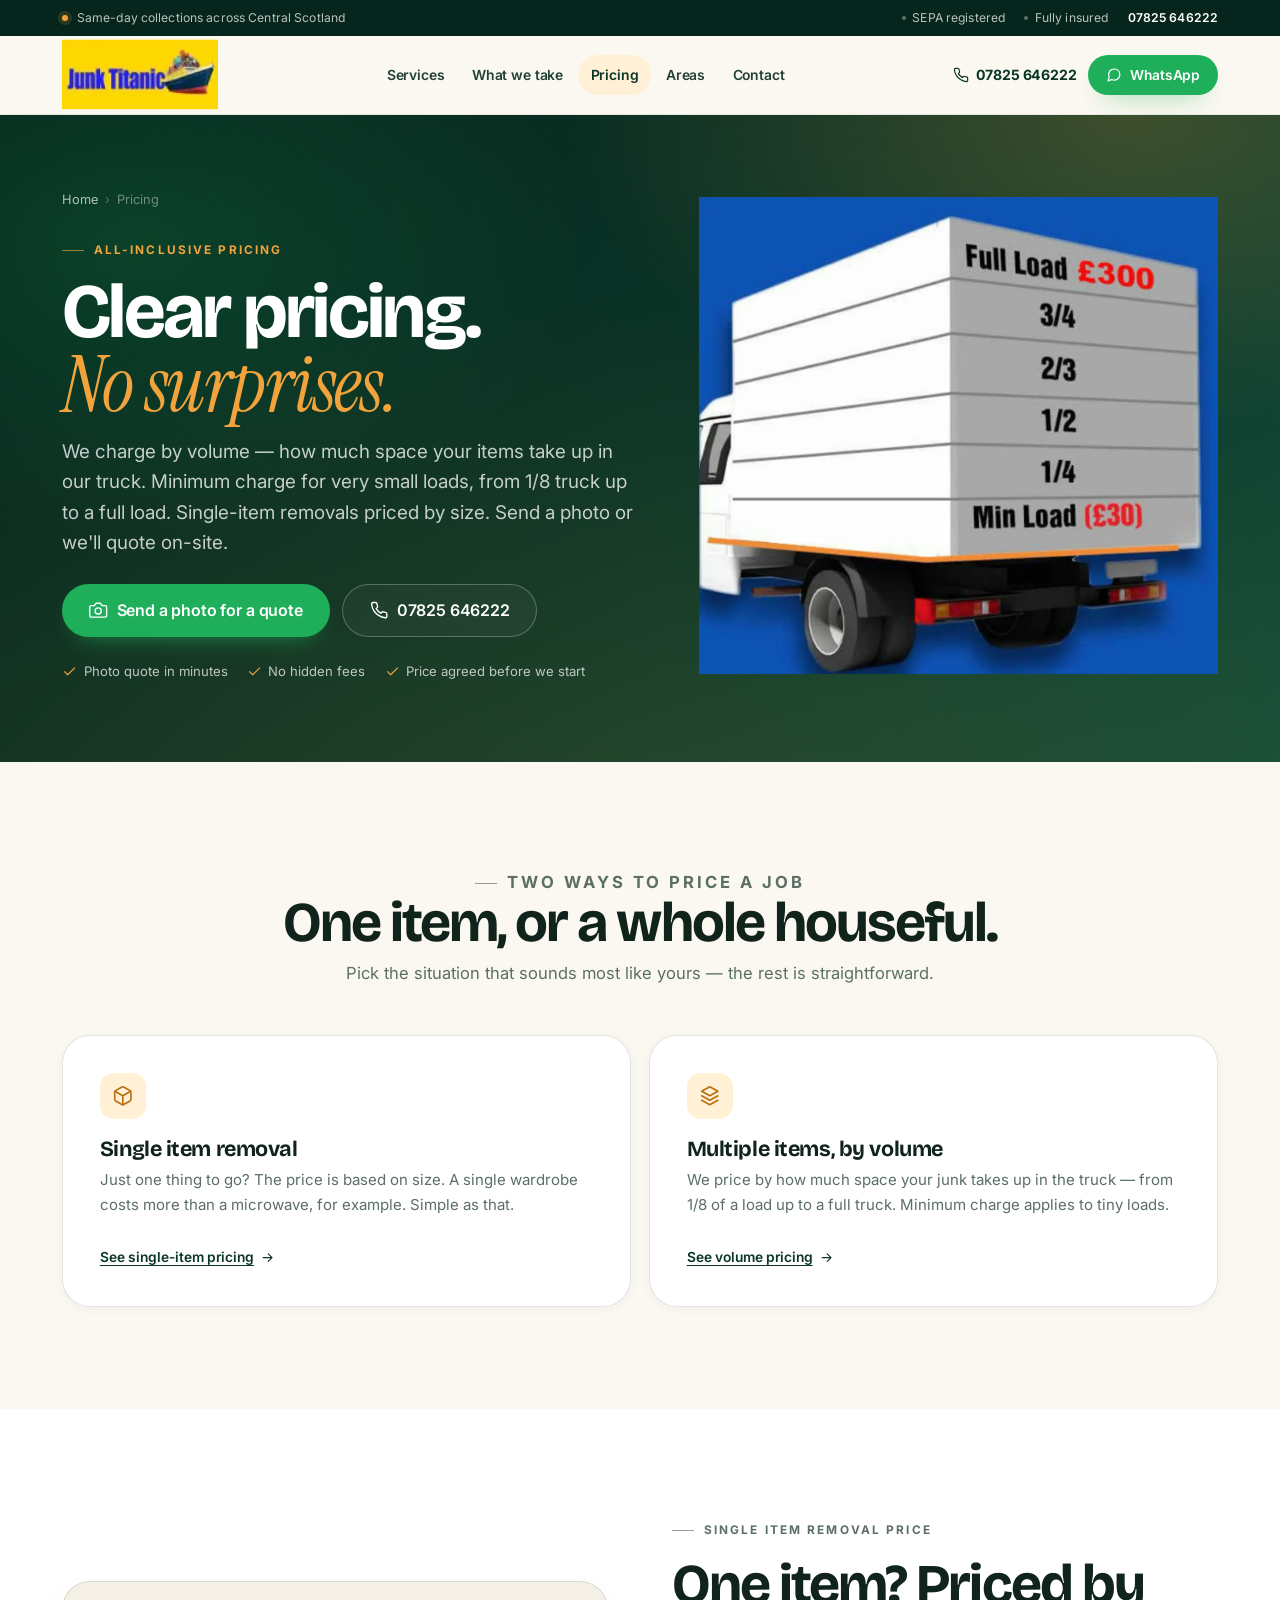
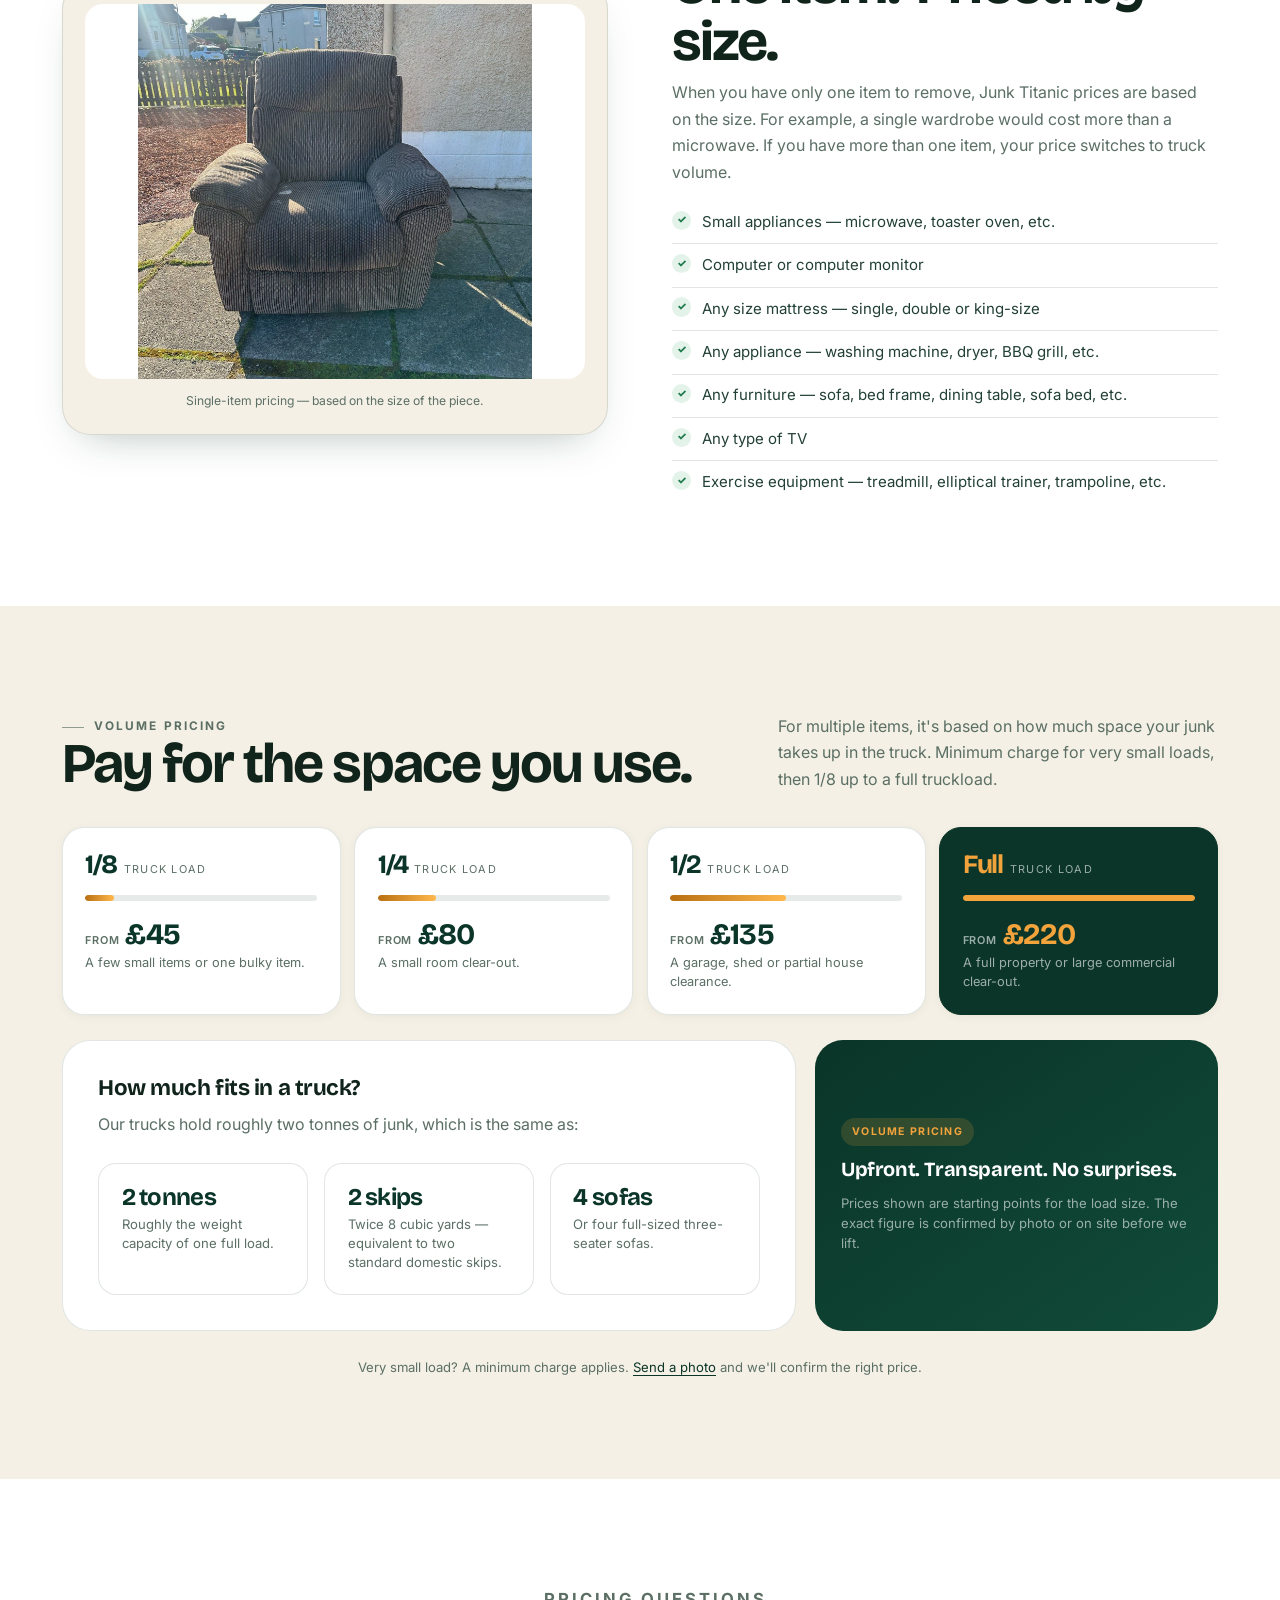
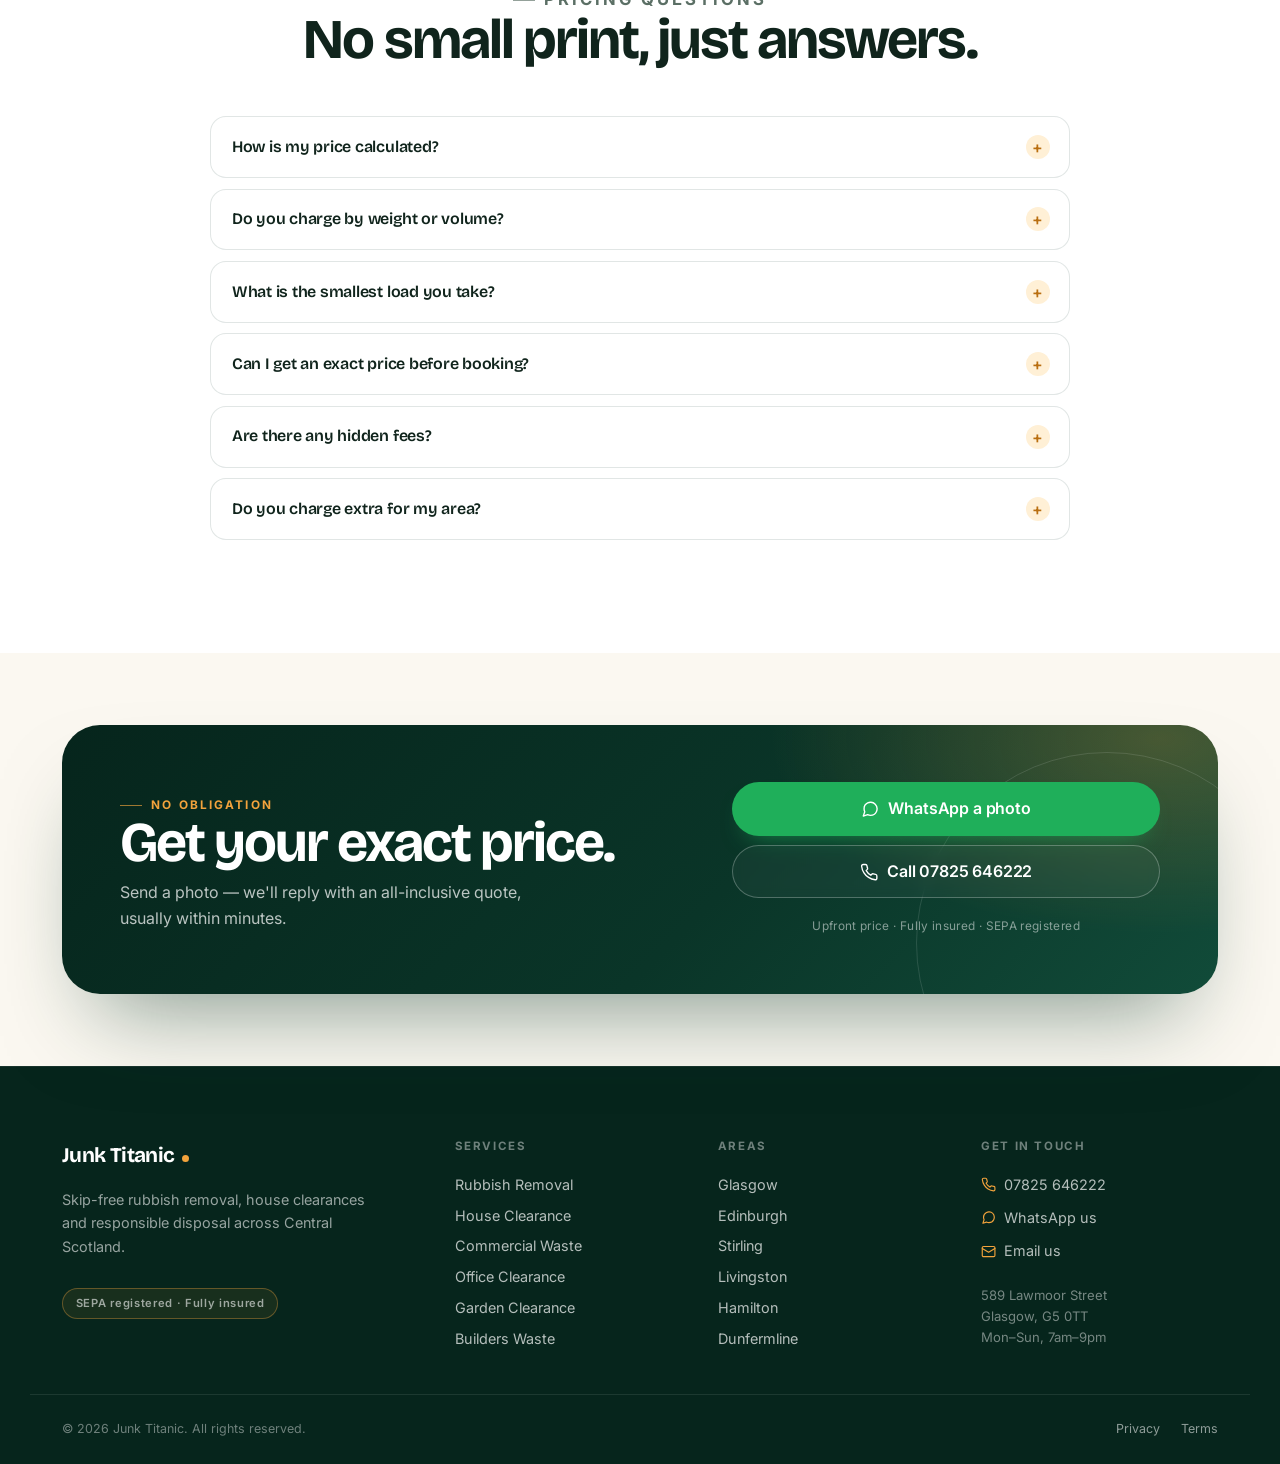
==== pricing.html @ e8869cea "Redesign site with video hero, pricing refresh, and improved visuals" ====
<!DOCTYPE html>
<html lang="en-GB">
<head>
  <meta charset="UTF-8" />
  <meta name="viewport" content="width=device-width, initial-scale=1" />
  <title>Rubbish Removal Pricing | Junk Titanic</title>
  <meta name="description" content="How Junk Titanic prices rubbish removal — by single item or truck volume, with a minimum charge and free on-site quotes. No hidden costs." />
  <meta name="theme-color" content="#0a3528" />
  <link rel="icon" href="images/cropped-junktitanic-icon-32x32.png" sizes="32x32" />
  <link rel="preconnect" href="https://fonts.googleapis.com" />
  <link rel="preconnect" href="https://fonts.gstatic.com" crossorigin />
  <link href="https://fonts.googleapis.com/css2?family=Bricolage+Grotesque:opsz,wght@12..96,400..800&family=Instrument+Serif:ital@0;1&family=Inter:wght@400;500;600;700&display=swap" rel="stylesheet" />
  <link rel="stylesheet" href="styles.css" />
  <script>document.documentElement.classList.add('js');</script>
</head>
<body>

  <a class="skip-link" href="#main">Skip to content</a>

  <div class="topbar">
    <div class="container topbar-inner">
      <p><span class="topbar-dot" aria-hidden="true"></span>Same-day collections across Central Scotland</p>
      <div class="topbar-links">
        <span>SEPA registered</span>
        <span>Fully insured</span>
        <a href="tel:07825646222">07825 646222</a>
      </div>
    </div>
  </div>

  <header class="site-header" id="site-header">
    <div class="container header-inner">
      <a href="index.html" class="logo" aria-label="Junk Titanic home">
        <img src="images/Junk-Titanic-Logo.webp" alt="Junk Titanic" />
      </a>
      <nav class="main-nav" aria-label="Primary">
        <ul>
          <li><a href="service.html">Services</a></li>
          <li><a href="service.html#what-we-take">What we take</a></li>
          <li><a href="pricing.html" aria-current="page">Pricing</a></li>
          <li><a href="location.html">Areas</a></li>
          <li><a href="contact.html">Contact</a></li>
        </ul>
      </nav>
      <div class="header-actions">
        <a class="header-phone" href="tel:07825646222">
          <svg class="icon" viewBox="0 0 24 24" aria-hidden="true"><path d="M22 16.92v3a2 2 0 0 1-2.18 2 19.79 19.79 0 0 1-8.63-3.07 19.5 19.5 0 0 1-6-6A19.79 19.79 0 0 1 2.12 4.18 2 2 0 0 1 4.11 2h3a2 2 0 0 1 2 1.72c.13.96.36 1.9.7 2.81a2 2 0 0 1-.45 2.11L8.09 9.91a16 16 0 0 0 6 6l1.27-1.27a2 2 0 0 1 2.11-.45c.91.34 1.85.57 2.81.7A2 2 0 0 1 22 16.92z"/></svg>
          07825 646222
        </a>
        <a class="btn btn-wa" href="https://wa.me/447825646222" target="_blank" rel="noopener">
          <svg class="icon" viewBox="0 0 24 24" aria-hidden="true"><path d="M21 11.5a8.38 8.38 0 0 1-.9 3.8 8.5 8.5 0 0 1-7.6 4.7 8.38 8.38 0 0 1-3.8-.9L3 21l1.9-5.7a8.38 8.38 0 0 1-.9-3.8 8.5 8.5 0 0 1 4.7-7.6 8.38 8.38 0 0 1 3.8-.9h.5a8.48 8.48 0 0 1 8 8z"/></svg>
          WhatsApp
        </a>
        <button class="nav-toggle" type="button" aria-label="Open menu" aria-expanded="false" aria-controls="mobile-nav">
          <span></span><span></span><span></span>
        </button>
      </div>
    </div>
    <nav id="mobile-nav" class="mobile-nav" aria-label="Mobile" hidden>
      <ul>
        <li><a href="service.html">Services <svg class="icon" viewBox="0 0 24 24" aria-hidden="true"><path d="M5 12h14M13 6l6 6-6 6"/></svg></a></li>
        <li><a href="service.html#what-we-take">What we take <svg class="icon" viewBox="0 0 24 24" aria-hidden="true"><path d="M5 12h14M13 6l6 6-6 6"/></svg></a></li>
        <li><a href="pricing.html">Pricing <svg class="icon" viewBox="0 0 24 24" aria-hidden="true"><path d="M5 12h14M13 6l6 6-6 6"/></svg></a></li>
        <li><a href="location.html">Areas we cover <svg class="icon" viewBox="0 0 24 24" aria-hidden="true"><path d="M5 12h14M13 6l6 6-6 6"/></svg></a></li>
        <li><a href="contact.html">Contact &amp; booking <svg class="icon" viewBox="0 0 24 24" aria-hidden="true"><path d="M5 12h14M13 6l6 6-6 6"/></svg></a></li>
      </ul>
      <div class="mobile-nav-cta">
        <a class="btn btn-wa" href="https://wa.me/447825646222" target="_blank" rel="noopener">WhatsApp a photo</a>
        <a class="btn btn-ghost" href="tel:07825646222">Call 07825 646222</a>
      </div>
    </nav>
  </header>

  <main id="main">

    <section class="page-hero">
      <div class="container">
        <div class="page-hero-grid">
        <div class="page-hero-copy" data-reveal>
          <nav class="breadcrumb" aria-label="Breadcrumb">
            <ol>
              <li><a href="index.html">Home</a></li>
              <li aria-current="page">Pricing</li>
            </ol>
          </nav>
          <p class="eyebrow">All-inclusive pricing</p>
          <h1>Clear pricing.<br /><span class="accent">No surprises.</span></h1>
          <p class="lede">We charge by volume — how much space your items take up in our truck. Minimum charge for very small loads, from 1/8 truck up to a full load. Single-item removals priced by size. Send a photo or we'll quote on-site.</p>
            <div class="hero-actions">
              <a class="btn btn-wa btn-lg" href="https://wa.me/447825646222?text=Hi%2C%20I%27d%20like%20a%20rubbish%20removal%20quote" target="_blank" rel="noopener">
                <svg class="icon" viewBox="0 0 24 24" aria-hidden="true"><path d="M23 19a2 2 0 0 1-2 2H3a2 2 0 0 1-2-2V8a2 2 0 0 1 2-2h4l2-3h6l2 3h4a2 2 0 0 1 2 2z"/><circle cx="12" cy="13" r="4"/></svg>
                Send a photo for a quote
              </a>
              <a class="btn btn-outline-light btn-lg" href="tel:07825646222">
                <svg class="icon" viewBox="0 0 24 24" aria-hidden="true"><path d="M22 16.92v3a2 2 0 0 1-2.18 2 19.79 19.79 0 0 1-8.63-3.07 19.5 19.5 0 0 1-6-6A19.79 19.79 0 0 1 2.12 4.18 2 2 0 0 1 4.11 2h3a2 2 0 0 1 2 1.72c.13.96.36 1.9.7 2.81a2 2 0 0 1-.45 2.11L8.09 9.91a16 16 0 0 0 6 6l1.27-1.27a2 2 0 0 1 2.11-.45c.91.34 1.85.57 2.81.7A2 2 0 0 1 22 16.92z"/></svg>
                07825 646222
              </a>
            </div>
            <ul class="hero-proof">
              <li><svg class="icon" viewBox="0 0 24 24" aria-hidden="true"><path d="M20 6 9 17l-5-5"/></svg>Photo quote in minutes</li>
              <li><svg class="icon" viewBox="0 0 24 24" aria-hidden="true"><path d="M20 6 9 17l-5-5"/></svg>No hidden fees</li>
              <li><svg class="icon" viewBox="0 0 24 24" aria-hidden="true"><path d="M20 6 9 17l-5-5"/></svg>Price agreed before we start</li>
            </ul>
          </div>

          <div class="page-hero-media" data-reveal>
            <div class="pricing-hero-vehicle">
              <img src="pricing/Junk-Tintanic-Pricingvehicle.webp" alt="Junk Titanic pricing and removal vehicle" />
            </div>
          </div>
        </div>
      </div>
    </section>

    <section class="section">
      <div class="container">
        <header class="section-head" data-reveal>
          <p class="eyebrow">Two ways to price a job</p>
          <h2>One item, or a whole houseful.</h2>
          <p>Pick the situation that sounds most like yours — the rest is straightforward.</p>
        </header>

        <div class="pricing-paths">
          <article class="pricing-path" data-reveal>
            <span class="path-icon">
              <svg class="icon" viewBox="0 0 24 24" aria-hidden="true"><path d="M21 8a2 2 0 0 0-1-1.73l-7-4a2 2 0 0 0-2 0l-7 4A2 2 0 0 0 3 8v8a2 2 0 0 0 1 1.73l7 4a2 2 0 0 0 2 0l7-4A2 2 0 0 0 21 16Z"/><path d="m3.3 7 8.7 5 8.7-5M12 22V12"/></svg>
            </span>
            <h3>Single item removal</h3>
            <p>Just one thing to go? The price is based on size. A single wardrobe costs more than a microwave, for example. Simple as that.</p>
            <a class="card-link" href="#single-item">See single-item pricing <svg class="icon" viewBox="0 0 24 24" aria-hidden="true"><path d="M5 12h14M13 6l6 6-6 6"/></svg></a>
          </article>
          <article class="pricing-path" data-reveal>
            <span class="path-icon">
              <svg class="icon" viewBox="0 0 24 24" aria-hidden="true"><path d="m12 2 9 5-9 5-9-5 9-5Z"/><path d="m3 12 9 5 9-5M3 17l9 5 9-5"/></svg>
            </span>
            <h3>Multiple items, by volume</h3>
            <p>We price by how much space your junk takes up in the truck — from 1/8 of a load up to a full truck. Minimum charge applies to tiny loads.</p>
            <a class="card-link" href="#volume">See volume pricing <svg class="icon" viewBox="0 0 24 24" aria-hidden="true"><path d="M5 12h14M13 6l6 6-6 6"/></svg></a>
          </article>
        </div>
      </div>
    </section>

    <section class="section section-alt" id="single-item">
      <div class="container">
        <div class="showcase">
          <div class="showcase-media" data-reveal>
            <img src="images/Single-Item-Removal-Price-Junk-Titanic-1.jpeg" alt="Junk Titanic single item removal price guide" />
            <p class="media-caption">Single-item pricing — based on the size of the piece.</p>
          </div>
          <div class="showcase-copy" data-reveal>
            <p class="eyebrow">Single item removal price</p>
            <h2>One item? Priced by size.</h2>
            <p>When you have only one item to remove, Junk Titanic prices are based on the size. For example, a single wardrobe would cost more than a microwave. If you have more than one item, your price switches to truck volume.</p>
            <ul class="check-list">
              <li>Small appliances — microwave, toaster oven, etc.</li>
              <li>Computer or computer monitor</li>
              <li>Any size mattress — single, double or king-size</li>
              <li>Any appliance — washing machine, dryer, BBQ grill, etc.</li>
              <li>Any furniture — sofa, bed frame, dining table, sofa bed, etc.</li>
              <li>Any type of TV</li>
              <li>Exercise equipment — treadmill, elliptical trainer, trampoline, etc.</li>
            </ul>
          </div>
        </div>
      </div>
    </section>

    <section class="section section-cream" id="volume">
      <div class="container">
        <div class="pricing-verse" data-reveal>
          <div>
            <p class="eyebrow">Volume pricing</p>
            <h2>Pay for the space you use.</h2>
          </div>
          <p>For multiple items, it's based on how much space your junk takes up in the truck. Minimum charge for very small loads, then 1/8 up to a full truckload.</p>
        </div>

        <div class="tiers tiers-light" data-reveal>
          <article class="tier">
            <div class="tier-top"><span class="tier-size">1/8</span><span class="tier-label">truck load</span></div>
            <div class="meter"><span style="--fill:12.5%"></span></div>
            <p class="tier-price"><small>from</small> £45</p>
            <p class="tier-note">A few small items or one bulky item.</p>
          </article>
          <article class="tier">
            <div class="tier-top"><span class="tier-size">1/4</span><span class="tier-label">truck load</span></div>
            <div class="meter"><span style="--fill:25%"></span></div>
            <p class="tier-price"><small>from</small> £80</p>
            <p class="tier-note">A small room clear-out.</p>
          </article>
          <article class="tier">
            <div class="tier-top"><span class="tier-size">1/2</span><span class="tier-label">truck load</span></div>
            <div class="meter"><span style="--fill:50%"></span></div>
            <p class="tier-price"><small>from</small> £135</p>
            <p class="tier-note">A garage, shed or partial house clearance.</p>
          </article>
          <article class="tier tier-featured">
            <div class="tier-top"><span class="tier-size">Full</span><span class="tier-label">truck load</span></div>
            <div class="meter"><span style="--fill:100%"></span></div>
            <p class="tier-price"><small>from</small> £220</p>
            <p class="tier-note">A full property or large commercial clear-out.</p>
          </article>
        </div>

        <div class="pricing-panel">
          <div data-reveal>
            <h3>How much fits in a truck?</h3>
            <p>Our trucks hold roughly two tonnes of junk, which is the same as:</p>
            <div class="fit-cards">
              <div class="fit-card">
                <strong>2 tonnes</strong>
                <span>Roughly the weight capacity of one full load.</span>
              </div>
              <div class="fit-card">
                <strong>2 skips</strong>
                <span>Twice 8 cubic yards — equivalent to two standard domestic skips.</span>
              </div>
              <div class="fit-card">
                <strong>4 sofas</strong>
                <span>Or four full-sized three-seater sofas.</span>
              </div>
            </div>
          </div>
          <div class="mini-badge-box" data-reveal>
            <span class="mini-badge">Volume pricing</span>
            <strong>Upfront. Transparent. No surprises.</strong>
            <p class="small-print">Prices shown are starting points for the load size. The exact figure is confirmed by photo or on site before we lift.</p>
          </div>
        </div>

        <p class="small-print text-center mt-2">Very small load? A minimum charge applies. <a href="https://wa.me/447825646222" target="_blank" rel="noopener">Send a photo</a> and we'll confirm the right price.</p>
      </div>
    </section>

    <section class="section section-alt">
      <div class="container">
        <header class="section-head" data-reveal>
          <p class="eyebrow">Pricing questions</p>
          <h2>No small print, just answers.</h2>
        </header>
        <div class="faq" data-reveal>
          <details>
            <summary>How is my price calculated?</summary>
            <p>For multiple items, we charge by volume — how much space your items take up in the truck. For a single item, the price is based on the size of the piece. We confirm the exact price once we see the items in person or in a photo.</p>
          </details>
          <details>
            <summary>Do you charge by weight or volume?</summary>
            <p>By volume, because that's what determines how much truck space your items use. Our trucks hold roughly two tonnes, which is about twice 8 cubic yards (two standard domestic skips) or four full-sized three-seater sofas.</p>
          </details>
          <details>
            <summary>What is the smallest load you take?</summary>
            <p>We have a minimum charge for very small loads. Send a photo of what you have and we'll confirm whether it falls under the minimum or a 1/8 truck load.</p>
          </details>
          <details>
            <summary>Can I get an exact price before booking?</summary>
            <p>Yes. WhatsApp a photo and we'll reply with an all-inclusive price — often within minutes. Prefer a site visit? We can come out and quote on the spot.</p>
          </details>
          <details>
            <summary>Are there any hidden fees?</summary>
            <p>No. The price we confirm is the price for the agreed load. If the items are different from the photo, we'll re-confirm the price with you before starting work.</p>
          </details>
          <details>
            <summary>Do you charge extra for my area?</summary>
            <p>Our listed areas across the Central Belt are covered at standard pricing. If you're further out, send us your postcode with a photo and we'll confirm any travel before you book.</p>
          </details>
        </div>
      </div>
    </section>

    <section class="cta-section">
      <div class="container">
        <div class="cta-card" data-reveal>
          <div class="cta-copy">
            <p class="eyebrow light">No obligation</p>
            <h2>Get your exact price.</h2>
            <p>Send a photo — we'll reply with an all-inclusive quote, usually within minutes.</p>
          </div>
          <div class="cta-actions">
            <a class="btn btn-wa btn-lg" href="https://wa.me/447825646222" target="_blank" rel="noopener">
              <svg class="icon" viewBox="0 0 24 24" aria-hidden="true"><path d="M21 11.5a8.38 8.38 0 0 1-.9 3.8 8.5 8.5 0 0 1-7.6 4.7 8.38 8.38 0 0 1-3.8-.9L3 21l1.9-5.7a8.38 8.38 0 0 1-.9-3.8 8.5 8.5 0 0 1 4.7-7.6 8.38 8.38 0 0 1 3.8-.9h.5a8.48 8.48 0 0 1 8 8z"/></svg>
              WhatsApp a photo
            </a>
            <a class="btn btn-outline-light btn-lg" href="tel:07825646222">
              <svg class="icon" viewBox="0 0 24 24" aria-hidden="true"><path d="M22 16.92v3a2 2 0 0 1-2.18 2 19.79 19.79 0 0 1-8.63-3.07 19.5 19.5 0 0 1-6-6A19.79 19.79 0 0 1 2.12 4.18 2 2 0 0 1 4.11 2h3a2 2 0 0 1 2 1.72c.13.96.36 1.9.7 2.81a2 2 0 0 1-.45 2.11L8.09 9.91a16 16 0 0 0 6 6l1.27-1.27a2 2 0 0 1 2.11-.45c.91.34 1.85.57 2.81.7A2 2 0 0 1 22 16.92z"/></svg>
              Call 07825 646222
            </a>
            <p class="cta-note">Upfront price · Fully insured · SEPA registered</p>
          </div>
        </div>
      </div>
    </section>

  </main>

  <footer class="site-footer">
    <div class="container footer-grid">
      <div class="footer-brand">
        <a class="footer-logo" href="index.html">Junk Titanic</a>
        <p>Skip-free rubbish removal, house clearances and responsible disposal across Central Scotland.</p>
        <p class="footer-badge">SEPA registered · Fully insured</p>
      </div>
      <div class="footer-col">
        <h4>Services</h4>
        <ul>
          <li><a href="service.html">Rubbish Removal</a></li>
          <li><a href="service.html">House Clearance</a></li>
          <li><a href="service.html">Commercial Waste</a></li>
          <li><a href="service.html">Office Clearance</a></li>
          <li><a href="service.html">Garden Clearance</a></li>
          <li><a href="service.html">Builders Waste</a></li>
        </ul>
      </div>
      <div class="footer-col">
        <h4>Areas</h4>
        <ul>
          <li><a href="location.html">Glasgow</a></li>
          <li><a href="location.html">Edinburgh</a></li>
          <li><a href="location.html">Stirling</a></li>
          <li><a href="location.html">Livingston</a></li>
          <li><a href="location.html">Hamilton</a></li>
          <li><a href="location.html">Dunfermline</a></li>
        </ul>
      </div>
      <div class="footer-col footer-contact">
        <h4>Get in touch</h4>
        <ul>
          <li><a href="tel:07825646222"><svg class="icon" viewBox="0 0 24 24" aria-hidden="true"><path d="M22 16.92v3a2 2 0 0 1-2.18 2 19.79 19.79 0 0 1-8.63-3.07 19.5 19.5 0 0 1-6-6A19.79 19.79 0 0 1 2.12 4.18 2 2 0 0 1 4.11 2h3a2 2 0 0 1 2 1.72c.13.96.36 1.9.7 2.81a2 2 0 0 1-.45 2.11L8.09 9.91a16 16 0 0 0 6 6l1.27-1.27a2 2 0 0 1 2.11-.45c.91.34 1.85.57 2.81.7A2 2 0 0 1 22 16.92z"/></svg>07825 646222</a></li>
          <li><a href="https://wa.me/447825646222" target="_blank" rel="noopener"><svg class="icon" viewBox="0 0 24 24" aria-hidden="true"><path d="M21 11.5a8.38 8.38 0 0 1-.9 3.8 8.5 8.5 0 0 1-7.6 4.7 8.38 8.38 0 0 1-3.8-.9L3 21l1.9-5.7a8.38 8.38 0 0 1-.9-3.8 8.5 8.5 0 0 1 4.7-7.6 8.38 8.38 0 0 1 3.8-.9h.5a8.48 8.48 0 0 1 8 8z"/></svg>WhatsApp us</a></li>
          <li><a href="mailto:info@junktitanic.co.uk"><svg class="icon" viewBox="0 0 24 24" aria-hidden="true"><rect x="2" y="4" width="20" height="16" rx="2"/><path d="m22 7-10 6L2 7"/></svg>Email us</a></li>
        </ul>
        <p class="footer-addr">589 Lawmoor Street<br />Glasgow, G5 0TT<br />Mon–Sun, 7am–9pm</p>
      </div>
    </div>
    <div class="container footer-bottom">
      <p>© 2026 Junk Titanic. All rights reserved.</p>
      <ul>
        <li><a href="contact.html">Privacy</a></li>
        <li><a href="index.html">Terms</a></li>
      </ul>
    </div>
  </footer>

  <div class="call-bar" aria-label="Quick contact">
    <a class="call-bar-call" href="tel:07825646222">
      <svg class="icon" viewBox="0 0 24 24" aria-hidden="true"><path d="M22 16.92v3a2 2 0 0 1-2.18 2 19.79 19.79 0 0 1-8.63-3.07 19.5 19.5 0 0 1-6-6A19.79 19.79 0 0 1 2.12 4.18 2 2 0 0 1 4.11 2h3a2 2 0 0 1 2 1.72c.13.96.36 1.9.7 2.81a2 2 0 0 1-.45 2.11L8.09 9.91a16 16 0 0 0 6 6l1.27-1.27a2 2 0 0 1 2.11-.45c.91.34 1.85.57 2.81.7A2 2 0 0 1 22 16.92z"/></svg>
      Call
    </a>
    <a class="call-bar-wa" href="https://wa.me/447825646222" target="_blank" rel="noopener">
      <svg class="icon" viewBox="0 0 24 24" aria-hidden="true"><path d="M21 11.5a8.38 8.38 0 0 1-.9 3.8 8.5 8.5 0 0 1-7.6 4.7 8.38 8.38 0 0 1-3.8-.9L3 21l1.9-5.7a8.38 8.38 0 0 1-.9-3.8 8.5 8.5 0 0 1 4.7-7.6 8.38 8.38 0 0 1 3.8-.9h.5a8.48 8.48 0 0 1 8 8z"/></svg>
      WhatsApp
    </a>
  </div>

  <script src="script.js" defer></script>
</body>
</html>
---- styles.css ----
/* =========================================================
   Junk Titanic — design system
   Forest green · warm cream · signal amber
   ========================================================= */

:root {
  --forest: #0a3528;
  --forest-deep: #06251c;
  --forest-2: #114b39;
  --moss: #2b6a51;
  --amber: #f2a33c;
  --amber-bright: #ffb84d;
  --amber-dark: #b96f11;
  --amber-soft: #fff0d6;
  --cream: #f5f0e5;
  --paper: #fbf8f1;
  --white: #ffffff;
  --ink: #10241c;
  --ink-2: #224036;
  --muted: #5b6f65;
  --line: rgba(10, 53, 40, 0.12);
  --line-strong: rgba(10, 53, 40, 0.22);
  --wa: #1faf5a;
  --wa-dark: #148c45;
  --danger: #a83a28;
  --danger-soft: #fbe8e3;
  --ok: #1f7a4d;
  --ok-soft: #e4f3ea;

  --radius-sm: 12px;
  --radius: 18px;
  --radius-lg: 28px;
  --radius-xl: 38px;

  --shadow-sm: 0 2px 10px rgba(10, 53, 40, 0.05);
  --shadow: 0 18px 44px -22px rgba(10, 53, 40, 0.35);
  --shadow-lg: 0 48px 90px -36px rgba(10, 53, 40, 0.5);

  --container: 1220px;
  --font-sans: "Inter", -apple-system, BlinkMacSystemFont, "Segoe UI", Roboto, Helvetica, Arial, sans-serif;
  --font-display: "Bricolage Grotesque", "Inter", -apple-system, BlinkMacSystemFont, sans-serif;
  --font-serif: "Instrument Serif", Georgia, "Times New Roman", serif;
}

* { box-sizing: border-box; }

html {
  scroll-behavior: smooth;
  -webkit-text-size-adjust: 100%;
}

body {
  margin: 0;
  font-family: var(--font-sans);
  font-size: 16px;
  line-height: 1.65;
  color: var(--ink);
  background: var(--paper);
  -webkit-font-smoothing: antialiased;
  text-rendering: optimizeLegibility;
  overflow-x: hidden;
}

img, video { max-width: 100%; display: block; }
img { height: auto; }

a { color: var(--forest); text-underline-offset: 3px; }
a:hover { color: var(--amber-dark); }

h1, h2, h3, h4 {
  font-family: var(--font-display);
  font-weight: 700;
  line-height: 1.02;
  letter-spacing: -0.035em;
  margin: 0 0 0.5em;
  color: var(--ink);
}

h1 { font-size: clamp(2.6rem, 6vw, 5rem); line-height: 0.95; }
h2 { font-size: clamp(2rem, 4.4vw, 3.5rem); }
h3 { font-size: clamp(1.15rem, 1.8vw, 1.4rem); letter-spacing: -0.02em; }
h4 { font-size: 1rem; letter-spacing: -0.01em; line-height: 1.25; }

p { margin: 0 0 1em; }
p:last-child { margin-bottom: 0; }

ul, ol { margin-top: 0; }

::selection { background: var(--amber); color: var(--forest-deep); }

.container {
  width: 100%;
  max-width: var(--container);
  margin: 0 auto;
  padding: 0 clamp(1.1rem, 4vw, 2rem);
}
.container.narrow { max-width: 800px; }

.sr-only {
  position: absolute;
  width: 1px; height: 1px;
  padding: 0; margin: -1px;
  overflow: hidden;
  clip: rect(0 0 0 0);
  white-space: nowrap;
  border: 0;
}

.skip-link {
  position: absolute;
  left: 1rem;
  top: -4rem;
  z-index: 200;
  padding: 0.7rem 1.1rem;
  background: var(--amber);
  color: var(--forest-deep);
  font-weight: 700;
  border-radius: 999px;
  text-decoration: none;
  transition: top 0.2s ease;
}
.skip-link:focus { top: 1rem; }

.icon {
  width: 1.15em;
  height: 1.15em;
  flex: none;
  fill: none;
  stroke: currentColor;
  stroke-width: 1.8;
  stroke-linecap: round;
  stroke-linejoin: round;
}

/* =========================================================
   Type accents
   ========================================================= */
.eyebrow {
  display: inline-flex;
  align-items: center;
  gap: 0.6rem;
  margin: 0 0 1.1rem;
  font-family: var(--font-sans);
  font-size: 0.74rem;
  font-weight: 700;
  letter-spacing: 0.18em;
  line-height: 1.3;
  text-transform: uppercase;
  color: var(--amber-dark);
}
.eyebrow::before {
  content: "";
  width: 22px;
  height: 1px;
  background: currentColor;
  opacity: 0.65;
}
.eyebrow.light { color: var(--amber); }

.accent {
  font-family: var(--font-serif);
  font-style: italic;
  font-weight: 400;
  letter-spacing: -0.015em;
  color: var(--amber);
}

.lede {
  font-size: clamp(1.02rem, 1.5vw, 1.18rem);
  line-height: 1.6;
  color: var(--muted);
  max-width: 58ch;
  margin-bottom: 1.6rem;
}
.lede.light { color: rgba(255, 255, 255, 0.78); }

.small-print {
  font-size: 0.82rem;
  line-height: 1.55;
  color: var(--muted);
}
.text-center { text-align: center; }
.mt-2 { margin-top: 1.6rem; }

section[id] { scroll-margin-top: 96px; }

/* =========================================================
   Buttons
   ========================================================= */
.btn {
  display: inline-flex;
  align-items: center;
  justify-content: center;
  gap: 0.55rem;
  padding: 0.8rem 1.3rem;
  border: 1px solid transparent;
  border-radius: 999px;
  font-family: var(--font-sans);
  font-size: 0.92rem;
  font-weight: 600;
  line-height: 1.2;
  letter-spacing: -0.01em;
  text-decoration: none;
  cursor: pointer;
  transition: background 0.18s ease, color 0.18s ease, border-color 0.18s ease,
    transform 0.18s ease, box-shadow 0.18s ease;
  white-space: nowrap;
}
.btn:hover { transform: translateY(-2px); }
.btn:active { transform: translateY(0); }
.btn:focus-visible { outline: 3px solid var(--amber); outline-offset: 3px; }

.btn-primary {
  background: var(--amber);
  color: var(--forest-deep);
  box-shadow: 0 12px 26px -14px rgba(242, 163, 60, 0.9);
}
.btn-primary:hover {
  background: var(--amber-bright);
  color: var(--forest-deep);
  box-shadow: 0 18px 34px -16px rgba(242, 163, 60, 0.95);
}

.btn-wa {
  background: var(--wa);
  color: #fff;
  box-shadow: 0 12px 26px -16px rgba(31, 175, 90, 0.95);
}
.btn-wa:hover { background: var(--wa-dark); color: #fff; }

.btn-dark { background: var(--forest); color: #fff; }
.btn-dark:hover { background: var(--forest-2); color: #fff; }

.btn-outline-light {
  border-color: rgba(255, 255, 255, 0.26);
  background: rgba(255, 255, 255, 0.04);
  color: #fff;
  backdrop-filter: blur(6px);
}
.btn-outline-light:hover {
  background: #fff;
  border-color: #fff;
  color: var(--forest-deep);
}

.btn-ghost {
  border-color: var(--line-strong);
  background: transparent;
  color: var(--forest);
}
.btn-ghost:hover { background: var(--forest); border-color: var(--forest); color: #fff; }

.btn-lg { padding: 1rem 1.65rem; font-size: 1rem; }
.btn-block { display: flex; width: 100%; }

/* =========================================================
   Header
   ========================================================= */
.topbar {
  background: var(--forest-deep);
  color: rgba(255, 255, 255, 0.72);
  font-size: 0.76rem;
  letter-spacing: 0.01em;
}
.topbar-inner {
  display: flex;
  align-items: center;
  justify-content: space-between;
  gap: 1rem;
  min-height: 36px;
}
.topbar p { margin: 0; display: flex; align-items: center; gap: 0.55rem; }
.topbar-dot {
  width: 6px; height: 6px;
  border-radius: 50%;
  background: var(--amber);
  box-shadow: 0 0 0 4px rgba(242, 163, 60, 0.16);
}
.topbar-links { display: flex; align-items: center; gap: 1.2rem; }
.topbar-links span { display: inline-flex; align-items: center; gap: 0.4rem; }
.topbar-links span::before {
  content: "";
  width: 4px; height: 4px;
  border-radius: 50%;
  background: rgba(255, 255, 255, 0.35);
}
.topbar-links a { color: #fff; font-weight: 600; text-decoration: none; }
.topbar-links a:hover { color: var(--amber); }

.site-header {
  position: sticky;
  top: 0;
  z-index: 90;
  background: rgba(251, 248, 241, 0.9);
  backdrop-filter: blur(20px) saturate(160%);
  -webkit-backdrop-filter: blur(20px) saturate(160%);
  border-bottom: 1px solid rgba(10, 53, 40, 0.08);
  transition: box-shadow 0.25s ease, background 0.25s ease;
}
.site-header.is-scrolled {
  background: rgba(251, 248, 241, 0.97);
  box-shadow: 0 16px 34px -26px rgba(10, 53, 40, 0.55);
}

.header-inner {
  display: flex;
  align-items: center;
  justify-content: space-between;
  gap: 1.2rem;
  min-height: 78px;
}

.logo {
  display: flex;
  align-items: center;
  flex: none;
  text-decoration: none;
  transition: transform 0.18s ease;
}
.logo:hover { transform: translateY(-1px); }
.logo img { width: 156px; }

.main-nav ul {
  display: flex;
  align-items: center;
  gap: 0.15rem;
  list-style: none;
  margin: 0;
  padding: 0;
}
.main-nav a {
  display: inline-flex;
  padding: 0.55rem 0.78rem;
  border-radius: 999px;
  color: var(--ink-2);
  font-size: 0.87rem;
  font-weight: 600;
  letter-spacing: -0.01em;
  text-decoration: none;
  transition: background 0.16s ease, color 0.16s ease;
}
.main-nav a:hover { background: rgba(10, 53, 40, 0.05); color: var(--forest); }
.main-nav a[aria-current="page"] { background: var(--amber-soft); color: var(--forest); }

.header-actions {
  display: flex;
  align-items: center;
  gap: 0.7rem;
  flex: none;
}
.header-phone {
  display: inline-flex;
  align-items: center;
  gap: 0.45rem;
  color: var(--forest);
  font-size: 0.88rem;
  font-weight: 700;
  text-decoration: none;
  letter-spacing: -0.01em;
}
.header-phone:hover { color: var(--amber-dark); }
.header-phone .icon { width: 1rem; height: 1rem; }
.header-actions .btn { padding: 0.68rem 1.05rem; font-size: 0.86rem; }

.nav-toggle {
  display: none;
  flex-direction: column;
  justify-content: center;
  gap: 5px;
  width: 44px;
  height: 44px;
  padding: 0 10px;
  background: rgba(10, 53, 40, 0.04);
  border: 1px solid var(--line);
  border-radius: 12px;
  cursor: pointer;
}
.nav-toggle span {
  display: block;
  height: 2px;
  width: 100%;
  background: var(--forest);
  border-radius: 2px;
  transition: transform 0.2s ease, opacity 0.2s ease;
}
.nav-toggle[aria-expanded="true"] span:nth-child(1) { transform: translateY(7px) rotate(45deg); }
.nav-toggle[aria-expanded="true"] span:nth-child(2) { opacity: 0; }
.nav-toggle[aria-expanded="true"] span:nth-child(3) { transform: translateY(-7px) rotate(-45deg); }

.mobile-nav {
  border-top: 1px solid var(--line);
  background: var(--paper);
  padding: 0.75rem clamp(1.1rem, 4vw, 2rem) 1.35rem;
  max-height: calc(100vh - 78px);
  overflow-y: auto;
}
.mobile-nav ul { list-style: none; margin: 0; padding: 0; }
.mobile-nav li { border-bottom: 1px solid var(--line); }
.mobile-nav a {
  display: flex;
  align-items: center;
  justify-content: space-between;
  padding: 0.9rem 0.2rem;
  color: var(--ink);
  font-weight: 600;
  text-decoration: none;
}
.mobile-nav a:hover { color: var(--amber-dark); }
.mobile-nav a[aria-current="page"] { color: var(--amber-dark); }
.mobile-nav a .icon { width: 1rem; height: 1rem; opacity: 0.4; }
.mobile-nav-cta {
  display: grid;
  grid-template-columns: 1fr 1fr;
  gap: 0.6rem;
  margin-top: 1rem;
}
.mobile-nav-cta .btn { width: 100%; }

/* =========================================================
   Home hero
   ========================================================= */
.hero-home {
  position: relative;
  overflow: hidden;
  padding: clamp(2.6rem, 6vw, 5rem) 0 0;
  background:
    radial-gradient(900px 500px at 82% 0%, rgba(242, 163, 60, 0.22), transparent 64%),
    radial-gradient(700px 600px at 8% 90%, rgba(43, 106, 81, 0.55), transparent 60%),
    linear-gradient(140deg, var(--forest-deep) 0%, var(--forest) 52%, var(--forest-2) 100%);
  color: #fff;
}
.hero-home::before {
  content: "";
  position: absolute;
  inset: 0;
  background-image: radial-gradient(rgba(255, 255, 255, 0.12) 1px, transparent 1px);
  background-size: 26px 26px;
  opacity: 0.25;
  mask-image: linear-gradient(180deg, #000 0%, transparent 85%);
  -webkit-mask-image: linear-gradient(180deg, #000 0%, transparent 85%);
  pointer-events: none;
}
.hero-home .container { position: relative; z-index: 1; }

.hero-grid {
  display: grid;
  grid-template-columns: 1.02fr 0.98fr;
  gap: clamp(2rem, 5vw, 4.5rem);
  align-items: center;
}

.hero-copy h1 {
  color: #fff;
  margin-bottom: 1rem;
  max-width: 13ch;
}
.hero-copy .eyebrow { margin-bottom: 1.2rem; }
.hero-actions {
  display: flex;
  flex-wrap: wrap;
  gap: 0.75rem;
  margin-bottom: 1.6rem;
}
.hero-proof {
  display: flex;
  flex-wrap: wrap;
  gap: 0.55rem 1.2rem;
  list-style: none;
  margin: 0;
  padding: 0;
  font-size: 0.82rem;
  color: rgba(255, 255, 255, 0.76);
}
.hero-proof li { display: inline-flex; align-items: center; gap: 0.4rem; }
.hero-proof .icon { width: 0.95rem; height: 0.95rem; color: var(--amber); }

.hero-media { position: relative; }

.video-frame {
  position: relative;
  overflow: hidden;
  border-radius: 28px;
  aspect-ratio: 16 / 10;
  background: var(--forest-deep);
  border: 1px solid rgba(255, 255, 255, 0.22);
  box-shadow: 0 60px 110px -40px rgba(0, 0, 0, 0.9);
}
.hero-video-frame {
  border-color: rgba(255, 255, 255, 0.28);
  box-shadow: 0 65px 120px -38px rgba(0, 0, 0, 0.92);
}
.video-frame video {
  width: 100%;
  height: 100%;
  object-fit: cover;
}
.video-frame::after {
  content: "";
  position: absolute;
  inset: auto 0 0 0;
  height: 55%;
  background: linear-gradient(180deg, transparent, rgba(3, 20, 14, 0.86));
  pointer-events: none;
}
.video-overlay {
  position: absolute;
  left: clamp(1rem, 2vw, 1.5rem);
  right: clamp(1rem, 2vw, 1.5rem);
  bottom: clamp(1rem, 2vw, 1.4rem);
  z-index: 2;
  display: flex;
  flex-direction: column;
  gap: 0.35rem;
}
.video-badge {
  display: inline-flex;
  align-self: flex-start;
  align-items: center;
  gap: 0.4rem;
  padding: 0.32rem 0.65rem;
  border-radius: 999px;
  background: rgba(255, 255, 255, 0.14);
  border: 1px solid rgba(255, 255, 255, 0.25);
  backdrop-filter: blur(8px);
  font-size: 0.66rem;
  font-weight: 700;
  letter-spacing: 0.14em;
  text-transform: uppercase;
}
.video-badge::before {
  content: "";
  width: 6px; height: 6px;
  border-radius: 50%;
  background: var(--amber);
}
.video-overlay p {
  margin: 0;
  color: rgba(255, 255, 255, 0.86);
  font-size: 0.88rem;
}
.video-toggle {
  position: absolute;
  top: 1rem;
  right: 1rem;
  z-index: 3;
  display: inline-flex;
  align-items: center;
  gap: 0.4rem;
  padding: 0.45rem 0.75rem;
  border: 1px solid rgba(255, 255, 255, 0.28);
  border-radius: 999px;
  background: rgba(6, 37, 28, 0.55);
  backdrop-filter: blur(10px);
  color: #fff;
  font-family: var(--font-sans);
  font-size: 0.74rem;
  font-weight: 600;
  cursor: pointer;
  transition: background 0.16s ease;
}
.video-toggle:hover { background: rgba(6, 37, 28, 0.85); }

.float-card {
  position: absolute;
  right: -0.75rem;
  bottom: -1.35rem;
  z-index: 3;
  display: flex;
  align-items: center;
  gap: 0.75rem;
  padding: 0.8rem 1.05rem 0.8rem 0.85rem;
  border-radius: 18px;
  background: var(--paper);
  color: var(--ink);
  box-shadow: 0 28px 50px -24px rgba(0, 0, 0, 0.7);
  border: 1px solid rgba(255, 255, 255, 0.5);
  max-width: 245px;
}
.float-card-icon {
  display: grid;
  place-items: center;
  width: 38px;
  height: 38px;
  border-radius: 12px;
  background: var(--amber-soft);
  color: var(--amber-dark);
  flex: none;
}
.float-card-icon .icon { width: 1.15rem; height: 1.15rem; }
.float-card strong { display: block; font-size: 0.88rem; line-height: 1.2; letter-spacing: -0.01em; }
.float-card span { display: block; font-size: 0.74rem; color: var(--muted); line-height: 1.3; }

.hero-stats {
  display: grid;
  grid-template-columns: repeat(4, 1fr);
  gap: 1rem;
  margin-top: clamp(2.6rem, 6vw, 4.5rem);
  padding: 1.6rem 0;
  border-top: 1px solid rgba(255, 255, 255, 0.12);
}
.hero-stat strong {
  display: block;
  font-family: var(--font-display);
  font-size: clamp(1.35rem, 2.2vw, 1.85rem);
  line-height: 1;
  letter-spacing: -0.03em;
  color: var(--amber);
}
.hero-stat span {
  display: block;
  margin-top: 0.35rem;
  font-size: 0.76rem;
  letter-spacing: 0.02em;
  color: rgba(255, 255, 255, 0.62);
}

/* Ticker */
.ticker {
  overflow: hidden;
  padding: 0.8rem 0;
  background: var(--amber);
  color: var(--forest-deep);
  border-top: 1px solid rgba(6, 37, 28, 0.12);
  border-bottom: 1px solid rgba(6, 37, 28, 0.12);
}
.ticker-track {
  display: flex;
  width: max-content;
  animation: marquee 38s linear infinite;
}
.ticker-group {
  display: flex;
  align-items: center;
  gap: 2.4rem;
  padding-right: 2.4rem;
}
.ticker-item {
  display: inline-flex;
  align-items: center;
  gap: 2.4rem;
  font-size: 0.72rem;
  font-weight: 700;
  letter-spacing: 0.16em;
  text-transform: uppercase;
  white-space: nowrap;
}
.ticker-item::after { content: "◆"; font-size: 0.55rem; opacity: 0.55; }
@keyframes marquee {
  from { transform: translateX(0); }
  to { transform: translateX(-50%); }
}

/* =========================================================
   Sections
   ========================================================= */
.section { padding: clamp(3.5rem, 8vw, 6.5rem) 0; }
.section-alt { background: var(--white); }
.section-cream { background: var(--cream); }

.section-head {
  max-width: 740px;
  margin: 0 auto 3rem;
  text-align: center;
}
.section-head h2 { margin-bottom: 0.55rem; }
.section-head p { color: var(--muted); font-size: 1.04rem; margin: 0; }
.section-head.left { margin-left: 0; text-align: left; }
.section-head.split {
  display: flex;
  align-items: flex-end;
  justify-content: space-between;
  gap: 2rem;
  max-width: none;
  text-align: left;
}
.section-head.split p { max-width: 46ch; }

/* Steps */
.steps {
  display: grid;
  grid-template-columns: repeat(3, 1fr);
  gap: 1.1rem;
  list-style: none;
  margin: 0;
  padding: 0;
  counter-reset: step;
}
.steps li {
  position: relative;
  overflow: hidden;
  padding: 2rem 1.75rem;
  border-radius: var(--radius-lg);
  background: var(--white);
  border: 1px solid var(--line);
  box-shadow: var(--shadow-sm);
  transition: transform 0.2s ease, box-shadow 0.2s ease;
}
.steps li:hover { transform: translateY(-4px); box-shadow: var(--shadow); }
.step-num {
  position: absolute;
  top: 0.85rem;
  right: 1.2rem;
  font-family: var(--font-display);
  font-size: 3.4rem;
  font-weight: 700;
  line-height: 1;
  letter-spacing: -0.06em;
  color: rgba(10, 53, 40, 0.08);
}
.step-icon {
  display: grid;
  place-items: center;
  width: 46px;
  height: 46px;
  margin-bottom: 1.35rem;
  border-radius: 14px;
  background: var(--amber-soft);
  color: var(--amber-dark);
}
.step-icon .icon { width: 1.35rem; height: 1.35rem; }
.steps h3 { margin-bottom: 0.35rem; }
.steps p { color: var(--muted); font-size: 0.94rem; margin: 0; }

/* =========================================================
   Service bento
   ========================================================= */
.bento {
  display: grid;
  grid-template-columns: repeat(12, 1fr);
  gap: 1rem;
}
.service-card {
  position: relative;
  grid-column: span 3;
  display: flex;
  align-items: flex-end;
  min-height: 265px;
  padding: 1.5rem;
  border-radius: var(--radius-lg);
  overflow: hidden;
  text-decoration: none;
  color: #fff;
  isolation: isolate;
  background: var(--forest);
}
.service-card:nth-child(1),
.service-card:nth-child(2) {
  grid-column: span 6;
  min-height: 355px;
  padding: 1.9rem;
}
.service-card img {
  position: absolute;
  inset: 0;
  width: 100%;
  height: 100%;
  object-fit: cover;
  z-index: -2;
  transition: transform 0.6s cubic-bezier(0.2, 0.7, 0.2, 1);
}
.service-card::before {
  content: "";
  position: absolute;
  inset: 0;
  z-index: -1;
  background:
    linear-gradient(180deg, rgba(4, 24, 18, 0.02) 12%, rgba(4, 24, 18, 0.78) 100%),
    linear-gradient(90deg, rgba(4, 24, 18, 0.35), transparent 60%);
}
.service-card:hover img { transform: scale(1.05); }
.service-card:hover { color: #fff; }

.service-card-body {
  position: relative;
  display: flex;
  flex-direction: column;
  align-items: flex-start;
  gap: 0.4rem;
  max-width: 44ch;
}
.service-card h3 { color: #fff; margin: 0; }
.service-card p {
  margin: 0;
  color: rgba(255, 255, 255, 0.78);
  font-size: 0.9rem;
}
.tag {
  display: inline-flex;
  align-items: center;
  padding: 0.28rem 0.6rem;
  margin-bottom: 0.25rem;
  border-radius: 999px;
  background: rgba(242, 163, 60, 0.92);
  color: var(--forest-deep);
  font-size: 0.64rem;
  font-weight: 700;
  letter-spacing: 0.12em;
  text-transform: uppercase;
}
.card-link {
  display: inline-flex;
  align-items: center;
  gap: 0.4rem;
  margin-top: 0.55rem;
  font-size: 0.86rem;
  font-weight: 600;
  color: var(--amber);
}
.card-link .icon { width: 0.95rem; height: 0.95rem; transition: transform 0.18s ease; }
.service-card:hover .card-link .icon { transform: translateX(4px); }

/* Simple card grid */
.cards {
  display: grid;
  grid-template-columns: repeat(auto-fit, minmax(250px, 1fr));
  gap: 1.1rem;
}
.card {
  display: flex;
  flex-direction: column;
  padding: 1rem 1rem 1.4rem;
  border-radius: var(--radius-lg);
  background: var(--white);
  border: 1px solid var(--line);
  text-decoration: none;
  color: var(--ink);
  transition: transform 0.2s ease, box-shadow 0.2s ease, border-color 0.2s ease;
}
.card:hover {
  transform: translateY(-4px);
  box-shadow: var(--shadow);
  border-color: rgba(242, 163, 60, 0.6);
}
.card-thumb {
  overflow: hidden;
  border-radius: 18px;
  margin-bottom: 1.1rem;
  background: var(--cream);
}
.card-thumb img {
  width: 100%;
  height: 175px;
  object-fit: cover;
  transition: transform 0.5s ease;
}
.card:hover .card-thumb img { transform: scale(1.05); }
.card h3 { margin: 0 0.4rem 0.35rem; font-size: 1.15rem; }
.card p { margin: 0 0.4rem 0.8rem; color: var(--muted); font-size: 0.9rem; }
.card .card-link { margin: auto 0.4rem 0; color: var(--forest); }

/* =========================================================
   Price band + tiers
   ========================================================= */
.price-band {
  position: relative;
  overflow: hidden;
  background:
    radial-gradient(800px 420px at 90% 10%, rgba(242, 163, 60, 0.16), transparent 65%),
    linear-gradient(150deg, var(--forest-deep), var(--forest) 60%, var(--forest-2));
  color: #fff;
}
.price-band h2 { color: #fff; }
.band-head {
  display: grid;
  grid-template-columns: 1.3fr 1fr auto;
  align-items: end;
  gap: 2rem;
  margin-bottom: 2.4rem;
}
.band-head h2 { margin-bottom: 0; }
.band-lede { margin: 0; color: rgba(255, 255, 255, 0.68); font-size: 0.98rem; max-width: 38ch; }
.band-head .eyebrow { color: var(--amber); }

.tiers {
  display: grid;
  grid-template-columns: repeat(4, 1fr);
  gap: 0.85rem;
}
.tier {
  display: flex;
  flex-direction: column;
  padding: 1.4rem;
  border-radius: 22px;
  background: rgba(255, 255, 255, 0.055);
  border: 1px solid rgba(255, 255, 255, 0.13);
  transition: background 0.2s ease, transform 0.2s ease, border-color 0.2s ease;
}
.tier:hover {
  background: rgba(255, 255, 255, 0.09);
  border-color: rgba(255, 255, 255, 0.24);
  transform: translateY(-3px);
}
.tier-top {
  display: flex;
  align-items: baseline;
  gap: 0.4rem;
  margin-bottom: 1rem;
}
.tier-size {
  font-family: var(--font-display);
  font-size: 1.65rem;
  font-weight: 700;
  line-height: 1;
  letter-spacing: -0.04em;
}
.tier-label {
  font-size: 0.68rem;
  letter-spacing: 0.12em;
  text-transform: uppercase;
  color: rgba(255, 255, 255, 0.5);
}
.meter {
  height: 6px;
  border-radius: 999px;
  background: rgba(255, 255, 255, 0.13);
  overflow: hidden;
  margin-bottom: 1.2rem;
}
.meter span {
  display: block;
  width: var(--fill, 25%);
  height: 100%;
  border-radius: inherit;
  background: linear-gradient(90deg, var(--amber-dark), var(--amber-bright));
}
.tier-price {
  display: flex;
  align-items: baseline;
  gap: 0.35rem;
  margin: 0 0 0.3rem;
  font-family: var(--font-display);
  font-size: 1.85rem;
  font-weight: 700;
  line-height: 1;
  letter-spacing: -0.03em;
}
.tier-price small {
  font-family: var(--font-sans);
  font-size: 0.68rem;
  font-weight: 600;
  letter-spacing: 0.08em;
  text-transform: uppercase;
  color: rgba(255, 255, 255, 0.45);
}
.tier-note { margin: 0; font-size: 0.8rem; line-height: 1.45; color: rgba(255, 255, 255, 0.62); }

.tier-featured {
  background: var(--amber);
  border-color: var(--amber);
  color: var(--forest-deep);
}
.tier-featured:hover { background: var(--amber-bright); border-color: var(--amber-bright); }
.tier-featured .tier-label,
.tier-featured .tier-note,
.tier-featured .tier-price small { color: rgba(6, 37, 28, 0.62); }
.tier-featured .meter { background: rgba(6, 37, 28, 0.16); }
.tier-featured .meter span { background: var(--forest); }

.band-note {
  margin: 1.6rem 0 0;
  font-size: 0.8rem;
  color: rgba(255, 255, 255, 0.5);
}
.band-note a { color: var(--amber); }

/* =========================================================
   What we take
   ========================================================= */
.take-grid {
  display: grid;
  grid-template-columns: 1.25fr 0.75fr;
  gap: 1.1rem;
  align-items: stretch;
}
.take-card {
  padding: clamp(1.5rem, 3vw, 2.2rem);
  border-radius: var(--radius-lg);
  border: 1px solid var(--line);
  background: var(--white);
}
.take-yes { background: linear-gradient(160deg, #ffffff 40%, #f2f9f4); }
.take-no { background: linear-gradient(160deg, #ffffff 40%, var(--danger-soft)); }
.take-head {
  display: flex;
  align-items: center;
  gap: 0.9rem;
  margin-bottom: 1.25rem;
}
.take-head h3 { margin: 0; }
.take-head .eyebrow { margin: 0 0 0.1rem; }
.take-icon {
  display: grid;
  place-items: center;
  width: 44px;
  height: 44px;
  flex: none;
  border-radius: 14px;
  background: var(--ok-soft);
  color: var(--ok);
}
.take-no .take-icon { background: var(--danger-soft); color: var(--danger); }
.take-icon .icon { width: 1.3rem; height: 1.3rem; }

.check-list, .x-list { list-style: none; margin: 0; padding: 0; }
.check-list li, .x-list li {
  position: relative;
  padding: 0.55rem 0 0.55rem 1.9rem;
  border-bottom: 1px solid var(--line);
  font-size: 0.94rem;
  color: var(--ink-2);
}
.check-list li:last-child, .x-list li:last-child { border-bottom: none; }
.check-list li::before,
.x-list li::before {
  position: absolute;
  left: 0;
  top: 0.6rem;
  display: grid;
  place-items: center;
  width: 1.2rem;
  height: 1.2rem;
  border-radius: 50%;
  font-size: 0.68rem;
  font-weight: 800;
}
.check-list li::before { content: "✓"; background: var(--ok-soft); color: var(--ok); }
.x-list li::before { content: "✗"; background: var(--danger-soft); color: var(--danger); }
.note { margin-top: 1.1rem; font-size: 0.86rem; color: var(--muted); }

/* =========================================================
   Promises / areas
   ========================================================= */
.promise-grid {
  display: grid;
  grid-template-columns: repeat(4, 1fr);
  gap: 1rem;
}
.promise {
  padding: 1.7rem 1.5rem;
  border-radius: var(--radius-lg);
  background: var(--white);
  border: 1px solid var(--line);
  box-shadow: var(--shadow-sm);
  transition: transform 0.2s ease, box-shadow 0.2s ease;
}
.promise:hover { transform: translateY(-4px); box-shadow: var(--shadow); }
.promise-icon {
  display: grid;
  place-items: center;
  width: 42px;
  height: 42px;
  margin-bottom: 1rem;
  border-radius: 12px;
  background: var(--forest);
  color: var(--amber);
}
.promise-icon .icon { width: 1.2rem; height: 1.2rem; }
.promise h3 { font-size: 1.05rem; margin-bottom: 0.35rem; }
.promise p { margin: 0; font-size: 0.88rem; color: var(--muted); }

.area-layout {
  display: grid;
  grid-template-columns: 0.85fr 1.15fr;
  gap: clamp(2rem, 5vw, 4rem);
  align-items: center;
}
.area-copy h2 { margin-bottom: 0.7rem; }
.area-copy p { color: var(--muted); margin-bottom: 1.4rem; }
.area-cards { display: grid; gap: 0.8rem; }
.area-card {
  position: relative;
  padding: 1.35rem 1.5rem 1.35rem 4.2rem;
  border-radius: var(--radius);
  background: var(--white);
  border: 1px solid var(--line);
  box-shadow: var(--shadow-sm);
}
.area-card h3 { font-size: 1rem; margin-bottom: 0.25rem; }
.area-card p { margin: 0; font-size: 0.86rem; color: var(--muted); line-height: 1.5; }
.area-badge {
  position: absolute;
  left: 1.35rem;
  top: 1.35rem;
  display: grid;
  place-items: center;
  width: 34px;
  height: 34px;
  border-radius: 10px;
  background: var(--amber-soft);
  color: var(--amber-dark);
  font-family: var(--font-display);
  font-size: 0.82rem;
  font-weight: 700;
}

/* =========================================================
   FAQ
   ========================================================= */
.faq { max-width: 860px; margin: 0 auto; }
.faq details {
  margin-bottom: 0.65rem;
  border: 1px solid var(--line);
  border-radius: 16px;
  background: var(--white);
  overflow: hidden;
  transition: border-color 0.2s ease, box-shadow 0.2s ease;
}
.faq details[open] { border-color: rgba(242, 163, 60, 0.55); box-shadow: var(--shadow-sm); }
.faq summary {
  position: relative;
  padding: 1.05rem 3.2rem 1.05rem 1.3rem;
  font-family: var(--font-display);
  font-size: 1rem;
  font-weight: 600;
  letter-spacing: -0.015em;
  cursor: pointer;
  list-style: none;
}
.faq summary::-webkit-details-marker { display: none; }
.faq summary::after {
  content: "+";
  position: absolute;
  right: 1.2rem;
  top: 50%;
  display: grid;
  place-items: center;
  width: 24px;
  height: 24px;
  border-radius: 50%;
  background: var(--amber-soft);
  color: var(--amber-dark);
  font-family: var(--font-sans);
  font-size: 1rem;
  font-weight: 600;
  line-height: 1;
  transform: translateY(-50%);
  transition: transform 0.2s ease;
}
.faq details[open] summary::after { content: "−"; transform: translateY(-50%) rotate(180deg); }
.faq details p {
  margin: 0;
  padding: 0 1.3rem 1.2rem;
  color: var(--muted);
  font-size: 0.94rem;
}
.faq details p a { font-weight: 600; }

/* =========================================================
   CTA
   ========================================================= */
.cta-section { padding: clamp(2.5rem, 6vw, 4.5rem) 0; }
.cta-card {
  position: relative;
  overflow: hidden;
  display: grid;
  grid-template-columns: 1.15fr 0.85fr;
  align-items: center;
  gap: 2rem;
  padding: clamp(2rem, 5vw, 3.6rem);
  border-radius: var(--radius-xl);
  background:
    radial-gradient(600px 300px at 95% 5%, rgba(242, 163, 60, 0.25), transparent 65%),
    linear-gradient(135deg, var(--forest-deep), var(--forest) 58%, var(--forest-2));
  color: #fff;
  box-shadow: var(--shadow-lg);
}
.cta-card::before {
  content: "";
  position: absolute;
  right: -80px;
  bottom: -140px;
  width: 380px;
  height: 380px;
  border: 1px solid rgba(255, 255, 255, 0.12);
  border-radius: 50%;
  pointer-events: none;
}
.cta-copy h2 { color: #fff; margin-bottom: 0.5rem; }
.cta-copy p { color: rgba(255, 255, 255, 0.72); margin: 0; max-width: 44ch; }
.cta-actions { position: relative; z-index: 1; display: flex; flex-direction: column; gap: 0.6rem; }
.cta-actions .cta-note {
  margin: 0.55rem 0 0;
  font-size: 0.74rem;
  letter-spacing: 0.03em;
  color: rgba(255, 255, 255, 0.5);
  text-align: center;
}

/* =========================================================
   Footer
   ========================================================= */
.site-footer {
  background: var(--forest-deep);
  color: rgba(255, 255, 255, 0.62);
  padding: clamp(3rem, 6vw, 4.5rem) 0 1.5rem;
  font-size: 0.9rem;
  border-top: 1px solid rgba(255, 255, 255, 0.07);
}
.footer-grid {
  display: grid;
  grid-template-columns: 1.6fr 1fr 1fr 1.1fr;
  gap: clamp(1.5rem, 4vw, 3rem);
  padding-bottom: 2.5rem;
}
.footer-brand .footer-logo {
  display: inline-flex;
  align-items: baseline;
  gap: 0.45rem;
  margin-bottom: 0.9rem;
  font-family: var(--font-display);
  font-size: 1.3rem;
  font-weight: 700;
  letter-spacing: -0.03em;
  color: #fff;
  text-decoration: none;
}
.footer-brand .footer-logo::after {
  content: "";
  width: 7px;
  height: 7px;
  border-radius: 50%;
  background: var(--amber);
}
.footer-brand p { color: rgba(255, 255, 255, 0.58); max-width: 34ch; }
.footer-badge {
  display: inline-flex;
  margin-top: 0.9rem;
  padding: 0.35rem 0.8rem;
  border: 1px solid rgba(242, 163, 60, 0.35);
  border-radius: 999px;
  background: rgba(242, 163, 60, 0.08);
  color: var(--amber);
  font-size: 0.7rem;
  font-weight: 600;
  letter-spacing: 0.06em;
}
.footer-col h4,
.site-footer h3 {
  margin: 0 0 1rem;
  font-family: var(--font-sans);
  font-size: 0.72rem;
  font-weight: 700;
  letter-spacing: 0.14em;
  text-transform: uppercase;
  color: rgba(255, 255, 255, 0.42);
}
.footer-col ul { list-style: none; margin: 0; padding: 0; }
.footer-col li { padding: 0.22rem 0; }
.footer-col a { color: rgba(255, 255, 255, 0.7); text-decoration: none; }
.footer-col a:hover { color: var(--amber); }
.footer-contact a { display: inline-flex; align-items: center; gap: 0.45rem; }
.footer-contact .icon { width: 0.95rem; height: 0.95rem; color: var(--amber); }
.footer-addr { margin-top: 1rem; font-size: 0.82rem; line-height: 1.6; color: rgba(255, 255, 255, 0.45); }
.footer-bottom {
  display: flex;
  align-items: center;
  justify-content: space-between;
  gap: 1rem;
  flex-wrap: wrap;
  padding-top: 1.5rem;
  border-top: 1px solid rgba(255, 255, 255, 0.09);
  font-size: 0.78rem;
  color: rgba(255, 255, 255, 0.42);
}
.footer-bottom p { margin: 0; }
.footer-bottom ul { display: flex; gap: 1.3rem; list-style: none; margin: 0; padding: 0; }
.footer-bottom a { color: rgba(255, 255, 255, 0.55); text-decoration: none; }
.footer-bottom a:hover { color: var(--amber); }

/* =========================================================
   Mobile call bar
   ========================================================= */
.call-bar {
  display: none;
  position: fixed;
  left: 0;
  right: 0;
  bottom: 0;
  z-index: 80;
  gap: 0.5rem;
  padding: 0.6rem 0.75rem calc(0.6rem + env(safe-area-inset-bottom));
  background: rgba(251, 248, 241, 0.96);
  backdrop-filter: blur(14px);
  border-top: 1px solid var(--line);
  box-shadow: 0 -10px 30px -20px rgba(10, 53, 40, 0.5);
}
.call-bar a {
  flex: 1;
  display: inline-flex;
  align-items: center;
  justify-content: center;
  gap: 0.4rem;
  padding: 0.8rem 0.5rem;
  border-radius: 12px;
  font-size: 0.9rem;
  font-weight: 700;
  text-decoration: none;
}
.call-bar .icon { width: 1.05rem; height: 1.05rem; }
.call-bar-call { background: var(--forest); color: #fff; }
.call-bar-call:hover { color: #fff; background: var(--forest-2); }
.call-bar-wa { background: var(--wa); color: #fff; }
.call-bar-wa:hover { color: #fff; background: var(--wa-dark); }

/* =========================================================
   Sub-page hero
   ========================================================= */
.page-hero {
  position: relative;
  overflow: hidden;
  padding: clamp(2.6rem, 6vw, 4.6rem) 0 clamp(3.4rem, 7vw, 5rem);
  background:
    radial-gradient(900px 520px at 88% 0%, rgba(242, 163, 60, 0.22), transparent 62%),
    radial-gradient(700px 460px at 10% 20%, rgba(37, 211, 102, 0.14), transparent 65%),
    linear-gradient(135deg, var(--forest-deep) 0%, var(--forest) 55%, var(--forest-2) 100%);
  color: #fff;
}
.page-hero::before {
  content: "";
  position: absolute;
  inset: 0;
  background-image: radial-gradient(rgba(255, 255, 255, 0.12) 1px, transparent 1px);
  background-size: 28px 28px;
  opacity: 0.2;
  mask-image: linear-gradient(180deg, #000, transparent 92%);
  -webkit-mask-image: linear-gradient(180deg, #000, transparent 92%);
  pointer-events: none;
}
.page-hero::after {
  content: "";
  position: absolute;
  inset: 0;
  background: radial-gradient(1200px 600px at 50% 120%, rgba(245, 166, 35, 0.12), transparent);
  pointer-events: none;
}
.page-hero .container { position: relative; z-index: 1; }
.page-hero-grid {
  display: grid;
  grid-template-columns: 1.05fr 0.95fr;
  gap: clamp(2rem, 5vw, 4rem);
  align-items: center;
}
.page-hero-grid-split {
  align-items: center;
}
.page-hero-copy h1 { color: #fff; margin-bottom: 0.9rem; max-width: 16ch; }
.page-hero .eyebrow { color: var(--amber); }
.page-hero .lede { color: rgba(255, 255, 255, 0.76); }
.page-hero .hero-actions { margin-bottom: 1.5rem; }
.page-hero .hero-proof { color: rgba(255, 255, 255, 0.72); }
.page-hero .hero-proof .icon { color: var(--amber); }

.page-hero.centered { text-align: center; }
.page-hero.centered .page-hero-copy { max-width: 820px; margin: 0 auto; }
.page-hero.centered h1 { max-width: none; margin-left: auto; margin-right: auto; }
.page-hero.centered .lede { margin-left: auto; margin-right: auto; }
.page-hero.centered .hero-actions { justify-content: center; }
.page-hero.centered .hero-proof { justify-content: center; }

.breadcrumb { margin-bottom: 1.4rem; font-size: 0.8rem; }
.breadcrumb ol {
  display: flex;
  flex-wrap: wrap;
  gap: 0.45rem;
  list-style: none;
  margin: 0;
  padding: 0;
  color: rgba(255, 255, 255, 0.42);
}
.breadcrumb li + li::before {
  content: "›";
  margin-right: 0.45rem;
  color: rgba(255, 255, 255, 0.3);
}
.breadcrumb a { color: rgba(255, 255, 255, 0.68); text-decoration: none; }
.breadcrumb a:hover { color: var(--amber); }

.hero-visual {
  position: relative;
  overflow: hidden;
  border-radius: var(--radius-lg);
  aspect-ratio: 5 / 4;
  border: 1px solid rgba(255, 255, 255, 0.16);
  box-shadow: 0 50px 90px -42px rgba(0, 0, 0, 0.85);
  background: var(--forest-deep);
}
.hero-visual img {
  width: 100%;
  height: 100%;
  object-fit: cover;
}
.hero-visual::after {
  content: "";
  position: absolute;
  inset: auto 0 0 0;
  height: 55%;
  background: linear-gradient(180deg, transparent, rgba(3, 20, 14, 0.8));
  pointer-events: none;
}
.hero-badge {
  position: absolute;
  left: 1.2rem;
  right: 1.2rem;
  bottom: 1.2rem;
  z-index: 2;
  display: flex;
  flex-direction: column;
  gap: 0.15rem;
  padding: 0.9rem 1.05rem;
  border-radius: 16px;
  background: rgba(252, 249, 242, 0.94);
  color: var(--ink);
  backdrop-filter: blur(8px);
  max-width: 270px;
  box-shadow: 0 20px 40px -24px rgba(0, 0, 0, 0.6);
}
.hero-badge strong {
  font-family: var(--font-display);
  font-size: 0.82rem;
  letter-spacing: 0.12em;
  text-transform: uppercase;
  color: var(--amber-dark);
}
.hero-badge span { font-size: 0.82rem; line-height: 1.4; color: var(--muted); }

/* =========================================================
   Pricing page
   ========================================================= */
.pricing-vehicle-card {
  position: relative;
  padding: 0.9rem;
  border-radius: 28px;
  background: radial-gradient(circle at top, rgba(245, 166, 35, 0.18), transparent 60%), linear-gradient(160deg, #fffdf8, #f8f3ea);
  border: 1px solid rgba(255, 255, 255, 0.7);
  box-shadow: 0 60px 100px -40px rgba(0, 0, 0, 0.9);
  transform: rotate(-1deg);
}
.pricing-vehicle-card img {
  width: 100%;
  aspect-ratio: 16 / 12;
  object-fit: contain;
  border-radius: 22px;
  display: block;
}
.vehicle-badge {
  position: absolute;
  right: -0.8rem;
  top: -1rem;
  display: inline-flex;
  align-items: center;
  gap: 0.4rem;
  padding: 0.55rem 0.95rem;
  border-radius: 999px;
  background: var(--amber);
  color: var(--forest-deep);
  font-size: 0.72rem;
  font-weight: 800;
  letter-spacing: 0.12em;
  text-transform: uppercase;
  box-shadow: 0 18px 40px -18px rgba(242, 163, 60, 0.95);
  transform: rotate(2deg);
}
.vehicle-badge .icon { width: 18px; height: 18px; }
.vehicle-badge .icon { width: 0.9rem; height: 0.9rem; }

.pricing-paths {
  display: grid;
  grid-template-columns: 1fr 1fr;
  gap: 1.1rem;
}
.pricing-path {
  position: relative;
  padding: clamp(1.6rem, 3vw, 2.3rem);
  border-radius: var(--radius-lg);
  background: var(--white);
  border: 1px solid var(--line);
  box-shadow: var(--shadow-sm);
  transition: transform 0.2s ease, box-shadow 0.2s ease;
}
.pricing-path:hover { transform: translateY(-4px); box-shadow: var(--shadow); }
.pricing-path .path-icon {
  display: grid;
  place-items: center;
  width: 46px;
  height: 46px;
  margin-bottom: 1.2rem;
  border-radius: 14px;
  background: var(--amber-soft);
  color: var(--amber-dark);
}
.pricing-path .path-icon .icon { width: 1.35rem; height: 1.35rem; }
.pricing-path h3 { margin-bottom: 0.5rem; font-size: 1.35rem; }
.pricing-path p { color: var(--muted); font-size: 0.94rem; }
.pricing-path .card-link { margin-top: 0.8rem; color: var(--forest); }

.pricing-verse { display: flex; align-items: flex-end; justify-content: space-between; gap: 2rem; margin-bottom: 2.2rem; }
.pricing-verse h2 { margin: 0; }
.pricing-verse p { margin: 0; color: var(--muted); max-width: 44ch; }

.tiers.tiers-light .tier {
  background: var(--white);
  border-color: var(--line);
  color: var(--ink);
  box-shadow: var(--shadow-sm);
}
.tiers.tiers-light .tier:hover { border-color: rgba(242, 163, 60, 0.55); background: var(--white); }
.tiers.tiers-light .tier-label,
.tiers.tiers-light .tier-note,
.tiers.tiers-light .tier-price small { color: var(--muted); }
.tiers.tiers-light .meter { background: rgba(10, 53, 40, 0.1); }
.tiers.tiers-light .tier-size { color: var(--forest); }
.tiers.tiers-light .tier-price { color: var(--forest); }
.tiers.tiers-light .tier-featured,
.tiers.tiers-light .tier-featured:hover {
  background: var(--forest);
  border-color: var(--forest);
  color: #fff;
}
.tiers.tiers-light .tier-featured .tier-size,
.tiers.tiers-light .tier-featured .tier-price { color: var(--amber); }
.tiers.tiers-light .tier-featured .tier-label,
.tiers.tiers-light .tier-featured .tier-note,
.tiers.tiers-light .tier-featured .tier-price small { color: rgba(255, 255, 255, 0.6); }
.tiers.tiers-light .tier-featured .meter { background: rgba(255, 255, 255, 0.16); }
.tiers.tiers-light .tier-featured .meter span { background: var(--amber); }

.showcase {
  display: grid;
  grid-template-columns: 1fr 1fr;
  gap: clamp(2rem, 5vw, 4rem);
  align-items: center;
}
.showcase.reversed .showcase-media { order: 2; }
.showcase-media {
  position: relative;
  padding: clamp(0.8rem, 2vw, 1.4rem);
  border-radius: var(--radius-lg);
  background: var(--cream);
  border: 1px solid var(--line);
  box-shadow: var(--shadow);
}
.showcase-media img {
  width: 100%;
  border-radius: 18px;
  aspect-ratio: 4 / 3;
  object-fit: contain;
  background: #fff;
}
.media-caption {
  margin: 0.8rem 0.4rem 0;
  font-size: 0.76rem;
  color: var(--muted);
  text-align: center;
}
.showcase-copy h2 { margin-bottom: 0.6rem; }
.showcase-copy > p { color: var(--muted); }

.fit-cards {
  display: grid;
  grid-template-columns: repeat(3, 1fr);
  gap: 1rem;
  margin-top: 1.6rem;
}
.fit-card {
  padding: 1.35rem 1.4rem;
  border-radius: var(--radius);
  background: var(--white);
  border: 1px solid var(--line);
}
.fit-card strong {
  display: block;
  font-family: var(--font-display);
  font-size: 1.5rem;
  line-height: 1.05;
  letter-spacing: -0.03em;
  color: var(--forest);
  margin-bottom: 0.3rem;
}
.fit-card span { display: block; font-size: 0.82rem; color: var(--muted); line-height: 1.45; }

.mini-badge-box {
  display: flex;
  flex-direction: column;
  align-items: flex-start;
  justify-content: center;
  gap: 0.7rem;
  padding: 1.6rem;
  border-radius: var(--radius-lg);
  background: linear-gradient(145deg, var(--forest), var(--forest-2));
  color: #fff;
}
.mini-badge {
  display: inline-flex;
  padding: 0.35rem 0.7rem;
  border-radius: 999px;
  background: rgba(242, 163, 60, 0.16);
  color: var(--amber);
  font-size: 0.66rem;
  font-weight: 700;
  letter-spacing: 0.12em;
  text-transform: uppercase;
}
.mini-badge-box strong {
  font-family: var(--font-display);
  font-size: 1.25rem;
  line-height: 1.2;
  letter-spacing: -0.02em;
}

.pricing-panel {
  display: grid;
  grid-template-columns: 1.55fr 0.85fr;
  gap: 1.2rem;
  align-items: stretch;
  margin: 1.6rem 0;
}
.pricing-panel > div:first-child {
  padding: clamp(1.5rem, 3vw, 2.2rem);
  border-radius: var(--radius-lg);
  background: var(--white);
  border: 1px solid var(--line);
}
.pricing-panel p,
.pricing-panel li { color: var(--muted); }
.pricing-panel .mini-badge-box strong { color: #fff; }
.pricing-panel .mini-badge-box .small-print { margin: 0; color: rgba(255, 255, 255, 0.58); }

/* =========================================================
   Service page layout
   ========================================================= */
.service-layout {
  display: grid;
  grid-template-columns: minmax(0, 1fr) 355px;
  gap: clamp(2rem, 5vw, 3.5rem);
  align-items: start;
}
.service-main h2 { margin-bottom: 0.8rem; }
.service-main h3 {
  margin-top: 2rem;
  margin-bottom: 0.6rem;
  font-size: 1.25rem;
}
.service-main > p { color: var(--ink-2); }
.service-main .check-list { margin-bottom: 0.5rem; }
.service-main .check-list li { font-size: 0.96rem; }
.service-main .check-list li strong { color: var(--forest); }
.service-main .feature-image { margin: 2rem 0; }

.feature-image {
  position: relative;
  overflow: hidden;
  border-radius: var(--radius-lg);
  background: var(--cream);
  box-shadow: var(--shadow);
}
.feature-image img { width: 100%; aspect-ratio: 16 / 10; object-fit: cover; }

.service-aside {
  position: sticky;
  top: 1.5rem;
  display: flex;
  flex-direction: column;
  gap: 1rem;
}
.quote-card {
  padding: 1.7rem;
  border-radius: var(--radius-lg);
  background:
    radial-gradient(320px 220px at 100% 0%, rgba(242, 163, 60, 0.18), transparent 70%),
    linear-gradient(145deg, var(--forest), var(--forest-2));
  color: #fff;
  box-shadow: var(--shadow);
}
.quote-card h3 { color: #fff; margin-bottom: 0.45rem; }
.quote-card p { color: rgba(255, 255, 255, 0.7); font-size: 0.92rem; }
.quote-card .btn-block { margin-top: 0.55rem; }
.quote-card .small-print { margin: 0.85rem 0 0; text-align: center; color: rgba(255, 255, 255, 0.5); }

.aside-block {
  padding: 1.35rem 1.4rem;
  border-radius: var(--radius);
  background: var(--white);
  border: 1px solid var(--line);
}
.aside-block h4 {
  margin-bottom: 0.7rem;
  font-family: var(--font-sans);
  font-size: 0.7rem;
  font-weight: 700;
  letter-spacing: 0.14em;
  text-transform: uppercase;
  color: var(--muted);
}
.link-list { list-style: none; margin: 0; padding: 0; }
.link-list li { border-bottom: 1px solid var(--line); }
.link-list li:last-child { border-bottom: none; }
.link-list a {
  display: flex;
  align-items: center;
  justify-content: space-between;
  gap: 0.5rem;
  padding: 0.52rem 0;
  color: var(--ink-2);
  font-size: 0.9rem;
  text-decoration: none;
}
.link-list a:hover { color: var(--amber-dark); }
.link-list a .icon { width: 0.85rem; height: 0.85rem; opacity: 0.4; }

/* =========================================================
   Contact page
   ========================================================= */
.contact-options {
  display: grid;
  grid-template-columns: repeat(3, 1fr);
  gap: 1rem;
}
.contact-tile {
  display: flex;
  flex-direction: column;
  align-items: flex-start;
  padding: 1.8rem;
  border-radius: var(--radius-lg);
  background: var(--white);
  border: 1px solid var(--line);
  color: var(--ink);
  text-decoration: none;
  box-shadow: var(--shadow-sm);
  transition: transform 0.2s ease, box-shadow 0.2s ease, border-color 0.2s ease;
}
.contact-tile:hover { transform: translateY(-4px); box-shadow: var(--shadow); color: var(--ink); }
.contact-tile-wa:hover { border-color: var(--wa); }
.contact-tile-call:hover { border-color: var(--amber); }
.contact-tile-email:hover { border-color: var(--forest); }
.contact-icon {
  display: grid;
  place-items: center;
  width: 46px;
  height: 46px;
  margin-bottom: 1.2rem;
  border-radius: 14px;
  background: var(--amber-soft);
  color: var(--amber-dark);
}
.contact-tile-wa .contact-icon { background: var(--ok-soft); color: var(--ok); }
.contact-tile-email .contact-icon { background: rgba(10, 53, 40, 0.07); color: var(--forest); }
.contact-icon .icon { width: 1.35rem; height: 1.35rem; }
.contact-tile h3 { margin-bottom: 0.4rem; }
.contact-tile p { color: var(--muted); font-size: 0.92rem; }
.contact-action {
  display: inline-flex;
  align-items: center;
  gap: 0.35rem;
  margin-top: auto;
  padding-top: 0.8rem;
  color: var(--forest);
  font-size: 0.88rem;
  font-weight: 600;
}
.contact-action .icon { width: 0.95rem; height: 0.95rem; }

.booking-layout {
  display: grid;
  grid-template-columns: minmax(0, 1.35fr) minmax(0, 0.65fr);
  gap: clamp(1.5rem, 4vw, 2.5rem);
  align-items: start;
}
.booking-form {
  padding: clamp(1.4rem, 3vw, 2.2rem);
  border-radius: var(--radius-lg);
  background: var(--white);
  border: 1px solid var(--line);
  box-shadow: var(--shadow-sm);
}
.booking-form fieldset { border: none; margin: 0 0 1.7rem; padding: 0; }
.booking-form fieldset:last-of-type { margin-bottom: 1rem; }
.booking-form legend {
  padding: 0;
  margin-bottom: 1rem;
  font-family: var(--font-display);
  font-size: 1.05rem;
  font-weight: 600;
  letter-spacing: -0.02em;
  color: var(--forest);
}
.field-label {
  display: block;
  margin: 0.9rem 0 0.35rem;
  font-size: 0.86rem;
  font-weight: 600;
  color: var(--ink);
}
.optional { font-weight: 400; color: var(--muted); }
.field-help { margin: 0.4rem 0 0; font-size: 0.78rem; color: var(--muted); }

.booking-form input[type="text"],
.booking-form input[type="tel"],
.booking-form input[type="email"],
.booking-form input[type="date"],
.booking-form select,
.booking-form textarea {
  width: 100%;
  padding: 0.75rem 0.9rem;
  border: 1px solid #d8d5ca;
  border-radius: 10px;
  background: var(--paper);
  font-family: inherit;
  font-size: 0.94rem;
  color: var(--ink);
  transition: border-color 0.16s ease, box-shadow 0.16s ease, background 0.16s ease;
}
.booking-form input:focus,
.booking-form select:focus,
.booking-form textarea:focus {
  outline: none;
  background: #fff;
  border-color: var(--amber);
  box-shadow: 0 0 0 3px rgba(242, 163, 60, 0.18);
}
.booking-form textarea { resize: vertical; min-height: 96px; }
.booking-form input[type="file"] { padding: 0.4rem 0; font-size: 0.86rem; }
.two-field-row { display: grid; grid-template-columns: 1fr 1fr; gap: 1rem; }

.radio-row { display: flex; flex-wrap: wrap; gap: 0.5rem; margin-top: 0.3rem; }
.radio {
  display: inline-flex;
  align-items: center;
  gap: 0.42rem;
  padding: 0.55rem 0.9rem;
  border: 1px solid #d8d5ca;
  border-radius: 999px;
  background: var(--paper);
  font-size: 0.86rem;
  cursor: pointer;
  transition: border-color 0.16s ease, background 0.16s ease;
}
.radio:hover { border-color: var(--amber); }
.radio input { accent-color: var(--forest); }
.radio:has(input:checked) { border-color: var(--amber); background: var(--amber-soft); }

.form-submit {
  display: flex;
  align-items: center;
  gap: 1rem;
  flex-wrap: wrap;
  margin-top: 1.5rem;
  padding-top: 1.5rem;
  border-top: 1px solid var(--line);
}
.form-submit .small-print { margin: 0; flex: 1; min-width: 180px; }
.form-status { flex-basis: 100%; margin: 0; font-size: 0.84rem; color: var(--ok); font-weight: 600; }

.form-aside {
  position: sticky;
  top: 1.5rem;
  display: flex;
  flex-direction: column;
  gap: 1rem;
}
.form-aside .aside-block { background: var(--white); }
.next-steps { list-style: none; margin: 0; padding: 0; }
.next-steps li {
  position: relative;
  padding: 0 0 1rem 2.3rem;
  font-size: 0.9rem;
  color: var(--ink-2);
}
.next-steps li:last-child { padding-bottom: 0; }
.next-steps li::before {
  content: attr(data-step);
  position: absolute;
  left: 0;
  top: -0.05rem;
  display: grid;
  place-items: center;
  width: 24px;
  height: 24px;
  border-radius: 50%;
  background: var(--amber-soft);
  color: var(--amber-dark);
  font-size: 0.68rem;
  font-weight: 700;
}
.next-steps li:not(:last-child)::after {
  content: "";
  position: absolute;
  left: 12px;
  top: 27px;
  bottom: 2px;
  width: 1px;
  background: var(--line);
}

.contact-details {
  display: grid;
  grid-template-columns: repeat(3, 1fr);
  gap: 1.5rem;
  padding: clamp(1.5rem, 3vw, 2.2rem);
  border-radius: var(--radius-lg);
  background: var(--white);
  border: 1px solid var(--line);
}
.contact-details h3 { font-size: 0.95rem; margin-bottom: 0.6rem; }
.contact-details ul { list-style: none; margin: 0; padding: 0; }
.contact-details li { padding: 0.22rem 0; }
.contact-details a { color: var(--ink-2); text-decoration: none; }
.contact-details a:hover { color: var(--amber-dark); }
.contact-details address { font-style: normal; color: var(--muted); line-height: 1.6; }
.contact-details p { color: var(--muted); margin: 0; }

/* =========================================================
   Reveal motion + a11y
   ========================================================= */
.js [data-reveal] {
  opacity: 0;
  transform: translateY(22px);
  transition: opacity 0.75s ease, transform 0.75s cubic-bezier(0.2, 0.7, 0.2, 1);
}
.js [data-reveal].is-visible { opacity: 1; transform: none; }

:focus-visible { outline: 3px solid var(--amber); outline-offset: 3px; border-radius: 4px; }

/* =========================================================
   Responsive
   ========================================================= */
@media (max-width: 1120px) {
  .main-nav { display: none; }
  .nav-toggle { display: flex; }
  .header-phone { display: none; }
  .header-inner { min-height: 72px; }
}

@media (max-width: 1000px) {
  .hero-grid,
  .page-hero-grid {
    grid-template-columns: 1fr;
    gap: 2.2rem;
  }
  .hero-copy h1, .page-hero-copy h1 { max-width: 18ch; }
  .hero-media { max-width: 760px; }
  .float-card { right: 0.75rem; bottom: -1.1rem; }
  .hero-stats { grid-template-columns: repeat(2, 1fr); gap: 1.3rem; }
  .band-head { grid-template-columns: 1fr; gap: 1rem; align-items: start; }
  .band-head .band-lede { max-width: 56ch; }
  .tiers { grid-template-columns: repeat(2, 1fr); }
  .bento { grid-template-columns: repeat(2, 1fr); }
  .service-card,
  .service-card:nth-child(1),
  .service-card:nth-child(2) { grid-column: span 1; min-height: 300px; }
  .take-grid { grid-template-columns: 1fr; }
  .promise-grid { grid-template-columns: repeat(2, 1fr); }
  .area-layout { grid-template-columns: 1fr; gap: 2rem; }
  .service-layout { grid-template-columns: 1fr; }
  .service-aside { position: static; }
  .booking-layout { grid-template-columns: 1fr; }
  .form-aside { position: static; }
  .contact-options { grid-template-columns: 1fr; }
  .contact-details { grid-template-columns: 1fr 1fr; }
  .cta-card { grid-template-columns: 1fr; }
  .pricing-paths { grid-template-columns: 1fr; }
  .showcase,
  .showcase.reversed { grid-template-columns: 1fr; }
  .showcase.reversed .showcase-media { order: 0; }
  .fit-cards { grid-template-columns: 1fr; }
  .pricing-panel { grid-template-columns: 1fr; }
  .section-head.split { flex-direction: column; align-items: flex-start; gap: 1rem; }
  .footer-grid { grid-template-columns: 1.4fr 1fr 1fr; }
  .footer-col:last-child { grid-column: span 3; }
}

@media (max-width: 760px) {
  .topbar-links span { display: none; }
  .topbar { font-size: 0.7rem; }
  .hero-home { padding-top: 2.2rem; }
  .hero-proof { font-size: 0.78rem; }
  .steps { grid-template-columns: 1fr; }
  .tiers { grid-template-columns: 1fr 1fr; }
  .promise-grid { grid-template-columns: 1fr; }
  .contact-details { grid-template-columns: 1fr; }
  .call-bar { display: flex; }
  body { padding-bottom: 78px; }
  .hero-stats { padding-bottom: 1rem; }
  .footer-grid { grid-template-columns: 1fr 1fr; }
  .footer-col:last-child { grid-column: span 2; }
  .hero-copy h1 { font-size: clamp(2.4rem, 10vw, 3.6rem); }
  .pricing-vehicle-card { transform: none; }
  .vehicle-badge { transform: none; right: 0.5rem; }
}

@media (max-width: 560px) {
  .topbar-inner { justify-content: center; }
  .topbar-links { display: none; }
  .header-actions .btn-wa { display: none; }
  .logo img { width: 128px; }
  .hero-actions { flex-direction: column; align-items: stretch; }
  .hero-actions .btn { width: 100%; }
  .hero-stats { grid-template-columns: 1fr 1fr; }
  .bento { grid-template-columns: 1fr; }
  .service-card, .service-card:nth-child(1), .service-card:nth-child(2) { min-height: 260px; }
  .tiers { grid-template-columns: 1fr; }
  .float-card { position: relative; right: auto; bottom: auto; margin: -1rem auto 0; max-width: none; width: calc(100% - 2rem); }
  .hero-media { padding-bottom: 0; }
  .two-field-row { grid-template-columns: 1fr; }
  .cta-actions .btn { width: 100%; }
  .footer-grid { grid-template-columns: 1fr; }
  .footer-col:last-child { grid-column: auto; }
  .footer-bottom { flex-direction: column; align-items: flex-start; }
  .mobile-nav-cta { grid-template-columns: 1fr; }
  .video-overlay p { font-size: 0.8rem; }
  .video-frame { border-radius: 22px; }
}

@media (max-width: 380px) {
  .header-actions { gap: 0.4rem; }
  .logo img { width: 112px; }
  .eyebrow { letter-spacing: 0.12em; }
}

/* Reduced motion */
@media (prefers-reduced-motion: reduce) {
  *, *::before, *::after {
    animation-duration: 0.001ms !important;
    animation-iteration-count: 1 !important;
    transition-duration: 0.001ms !important;
    scroll-behavior: auto !important;
  }
  .js [data-reveal] { opacity: 1; transform: none; }
  .btn:hover, .card:hover, .tier:hover, .promise:hover, .steps li:hover,
  .service-card:hover img, .card:hover .card-thumb img { transform: none; }
  .ticker-track { animation: none; }
}
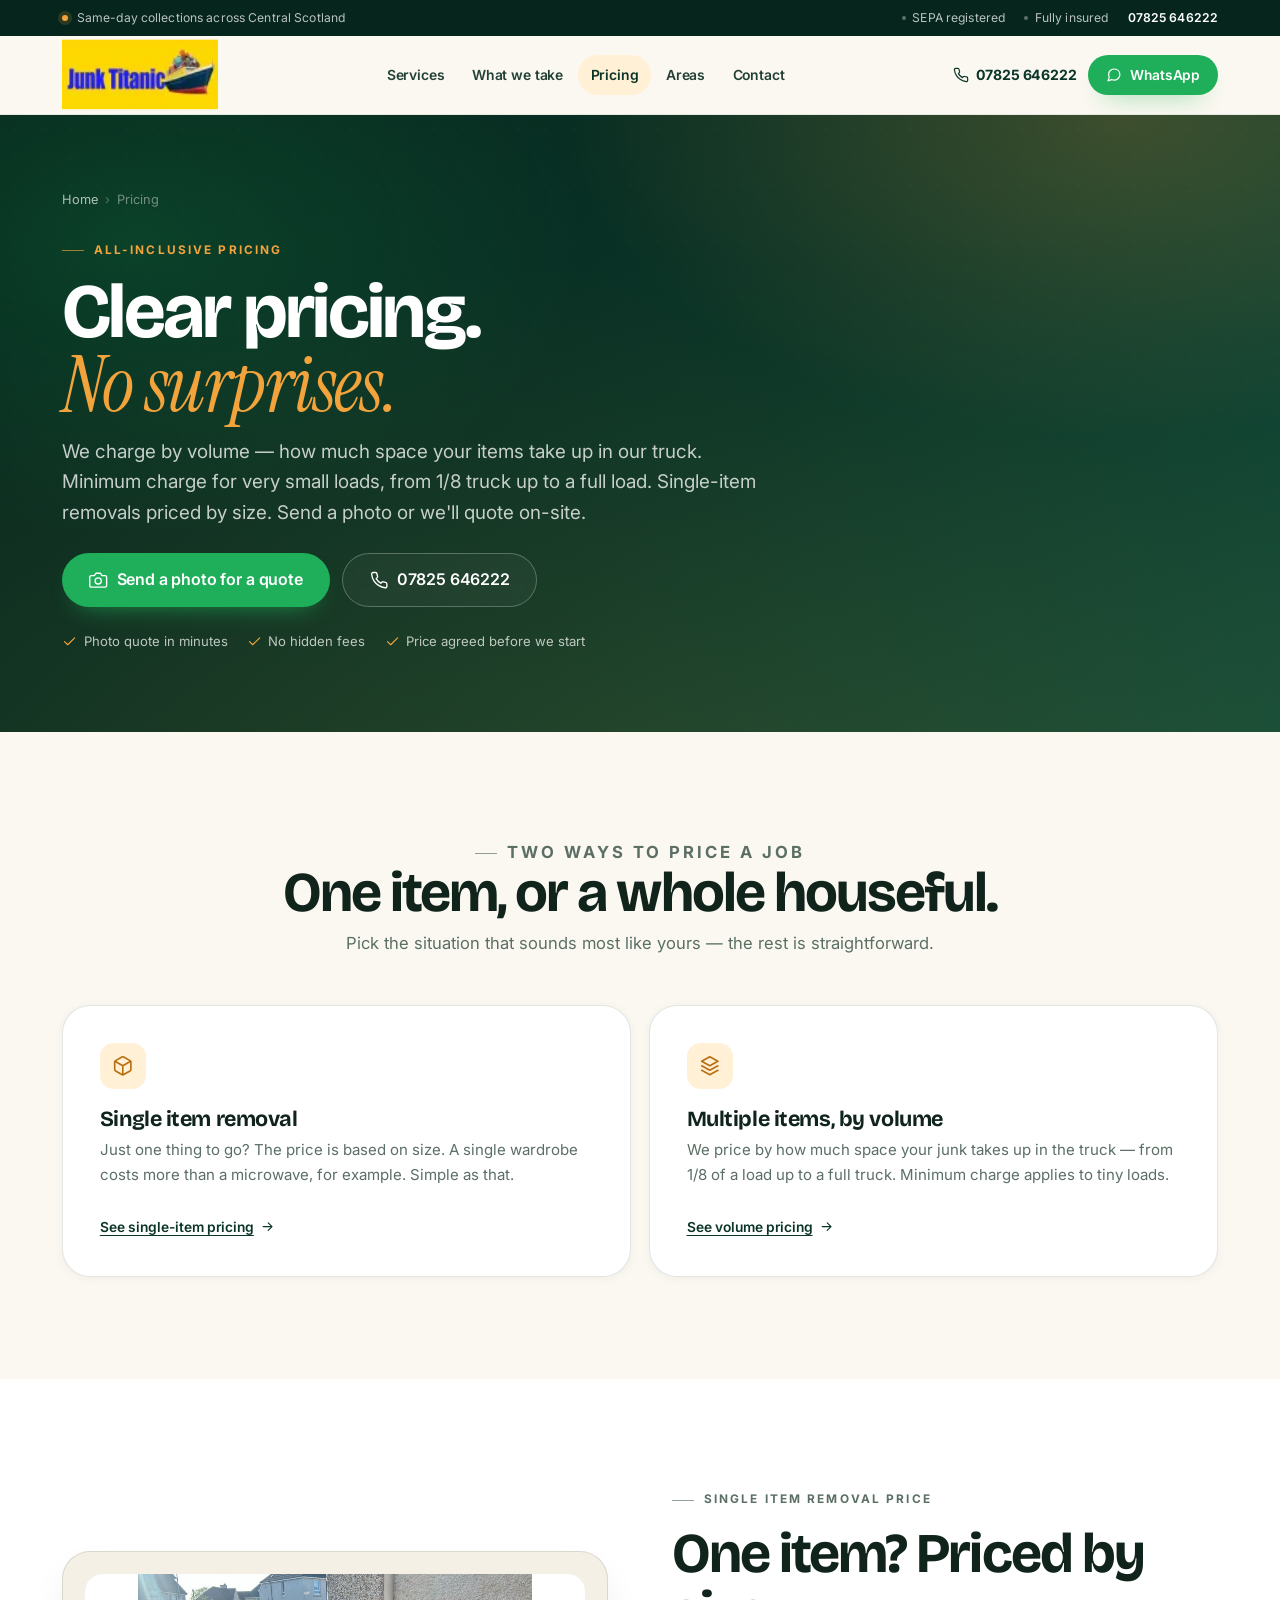
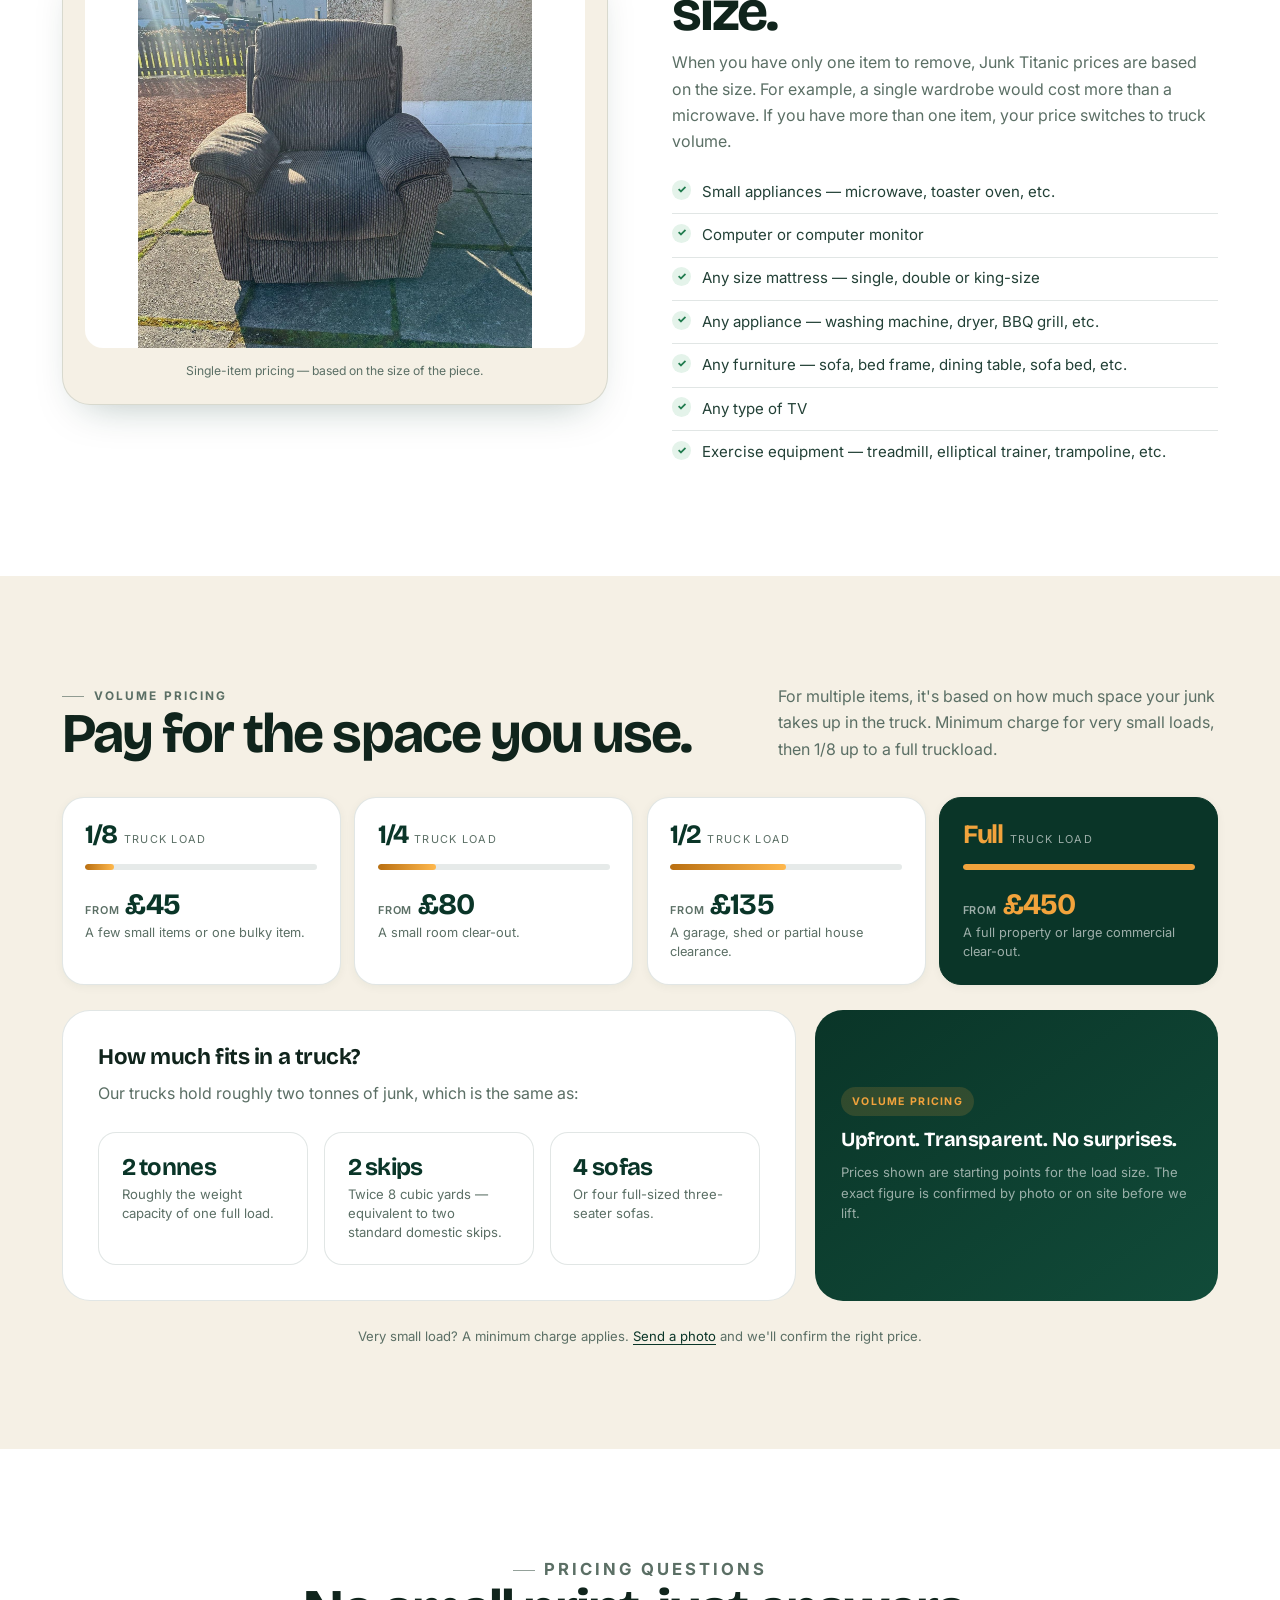
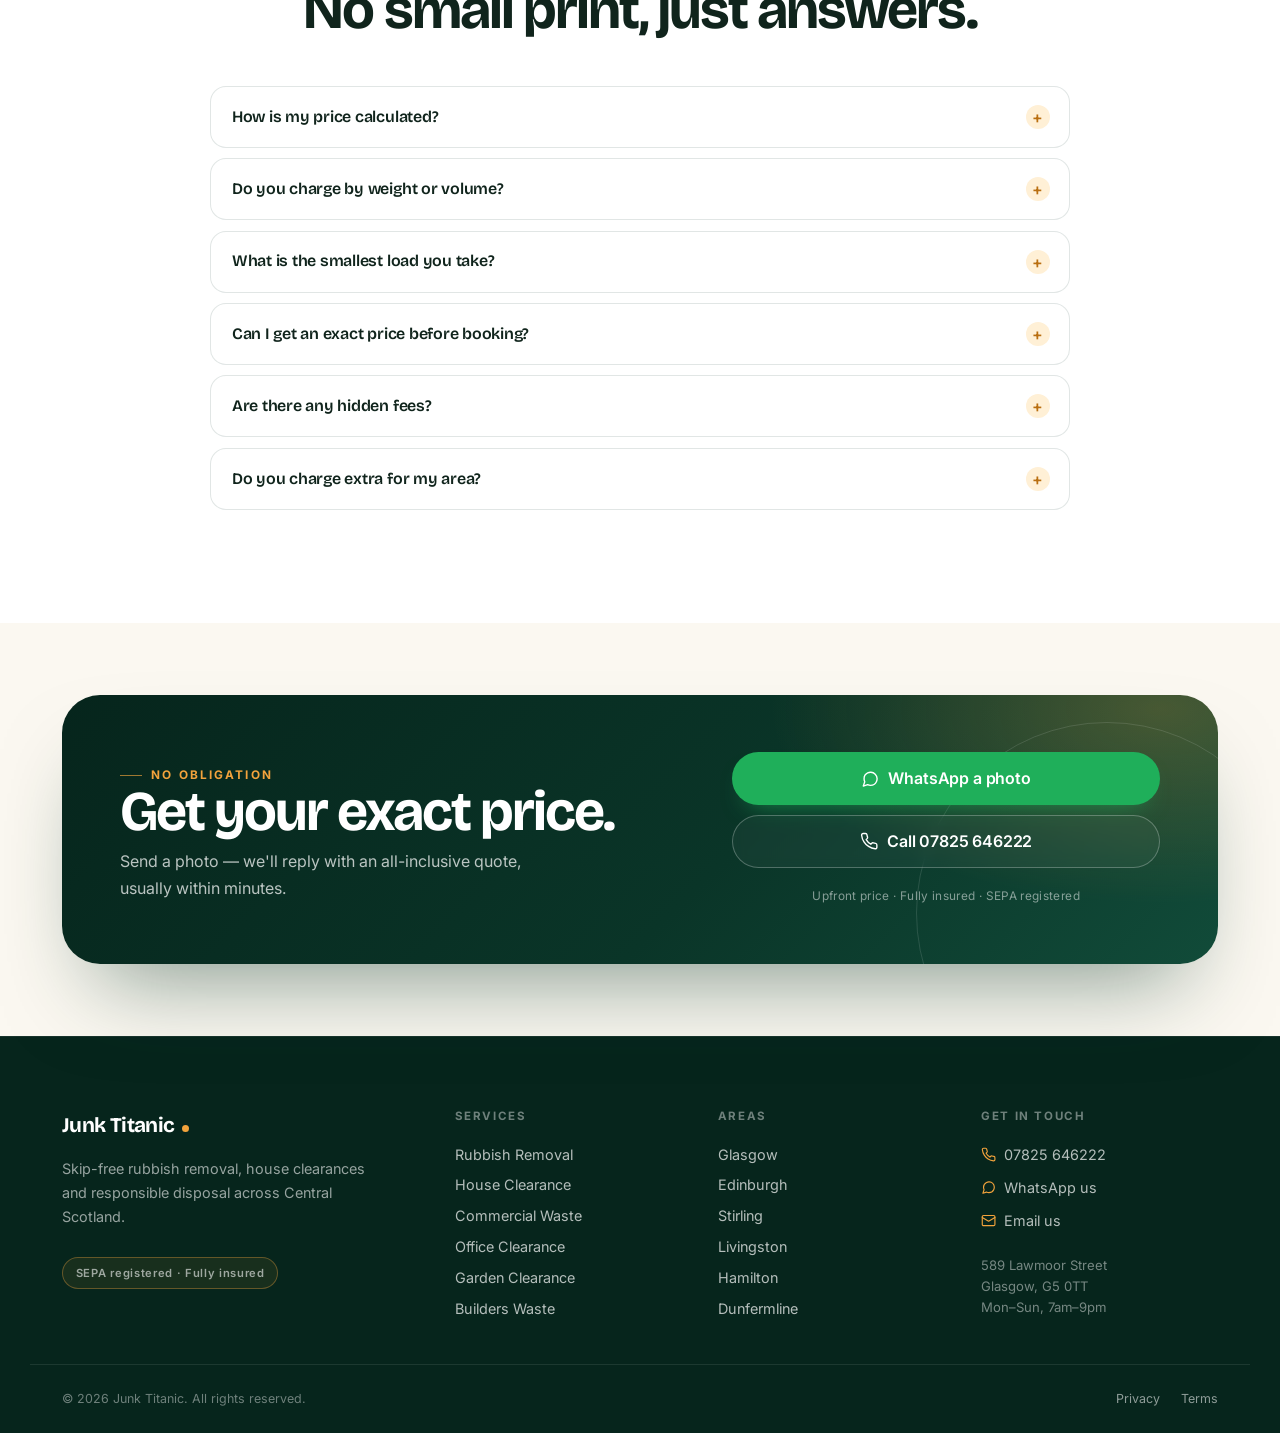
==== commit a4a9e069: "price changes" ====
--- a/pricing.html
+++ b/pricing.html
@@ -75,7 +75,7 @@
 
     <section class="page-hero">
       <div class="container">
-        <div class="page-hero-grid">
+        <div class="page-hero-grid page-hero-grid-solo">
         <div class="page-hero-copy" data-reveal>
           <nav class="breadcrumb" aria-label="Breadcrumb">
             <ol>
@@ -102,12 +102,6 @@
               <li><svg class="icon" viewBox="0 0 24 24" aria-hidden="true"><path d="M20 6 9 17l-5-5"/></svg>Price agreed before we start</li>
             </ul>
           </div>
-
-          <div class="page-hero-media" data-reveal>
-            <div class="pricing-hero-vehicle">
-              <img src="pricing/Junk-Tintanic-Pricingvehicle.webp" alt="Junk Titanic pricing and removal vehicle" />
-            </div>
-          </div>
         </div>
       </div>
     </section>
@@ -198,7 +192,7 @@
           <article class="tier tier-featured">
             <div class="tier-top"><span class="tier-size">Full</span><span class="tier-label">truck load</span></div>
             <div class="meter"><span style="--fill:100%"></span></div>
-            <p class="tier-price"><small>from</small> £220</p>
+            <p class="tier-price"><small>from</small> £450</p>
             <p class="tier-note">A full property or large commercial clear-out.</p>
           </article>
         </div>
--- a/styles.css
+++ b/styles.css
@@ -1342,6 +1342,9 @@
 }
 .page-hero-grid-split {
   align-items: center;
+}
+.page-hero-grid-solo {
+  grid-template-columns: minmax(0, 760px);
 }
 .page-hero-copy h1 { color: #fff; margin-bottom: 0.9rem; max-width: 16ch; }
 .page-hero .eyebrow { color: var(--amber); }
